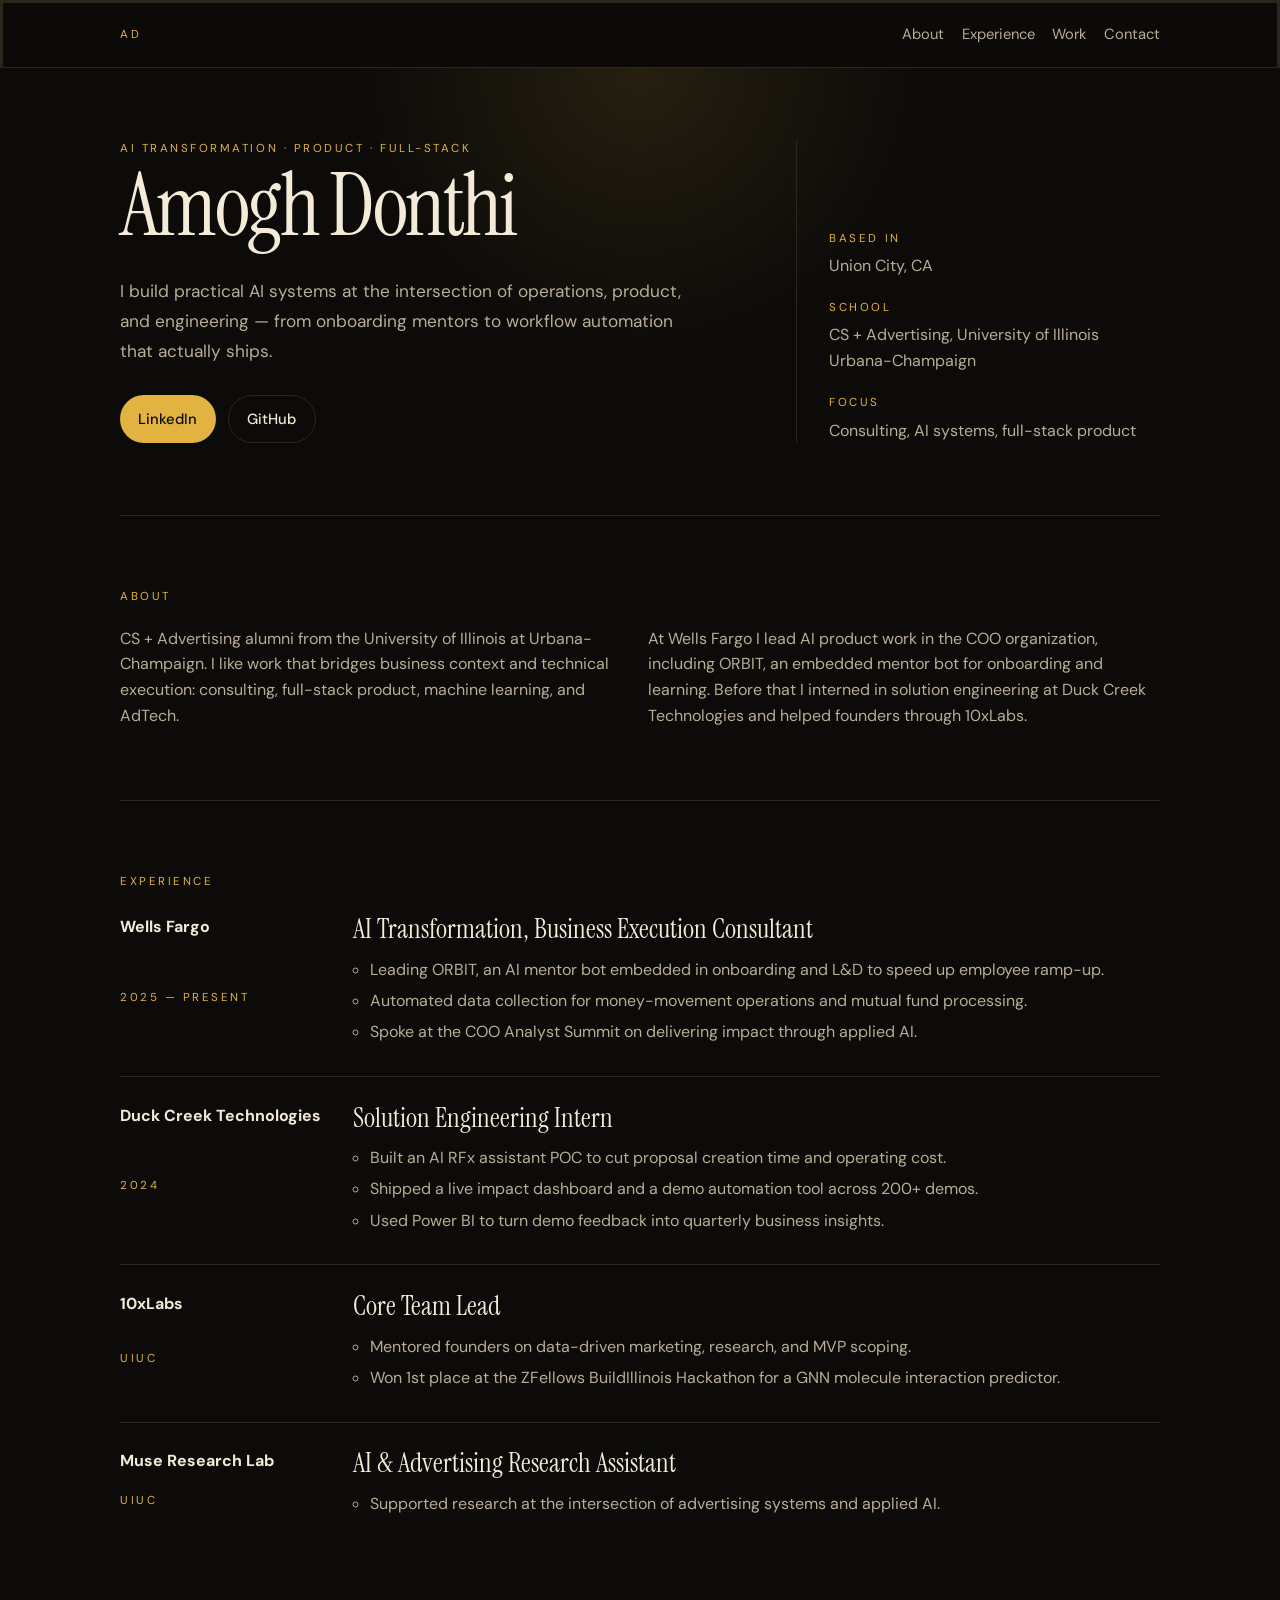
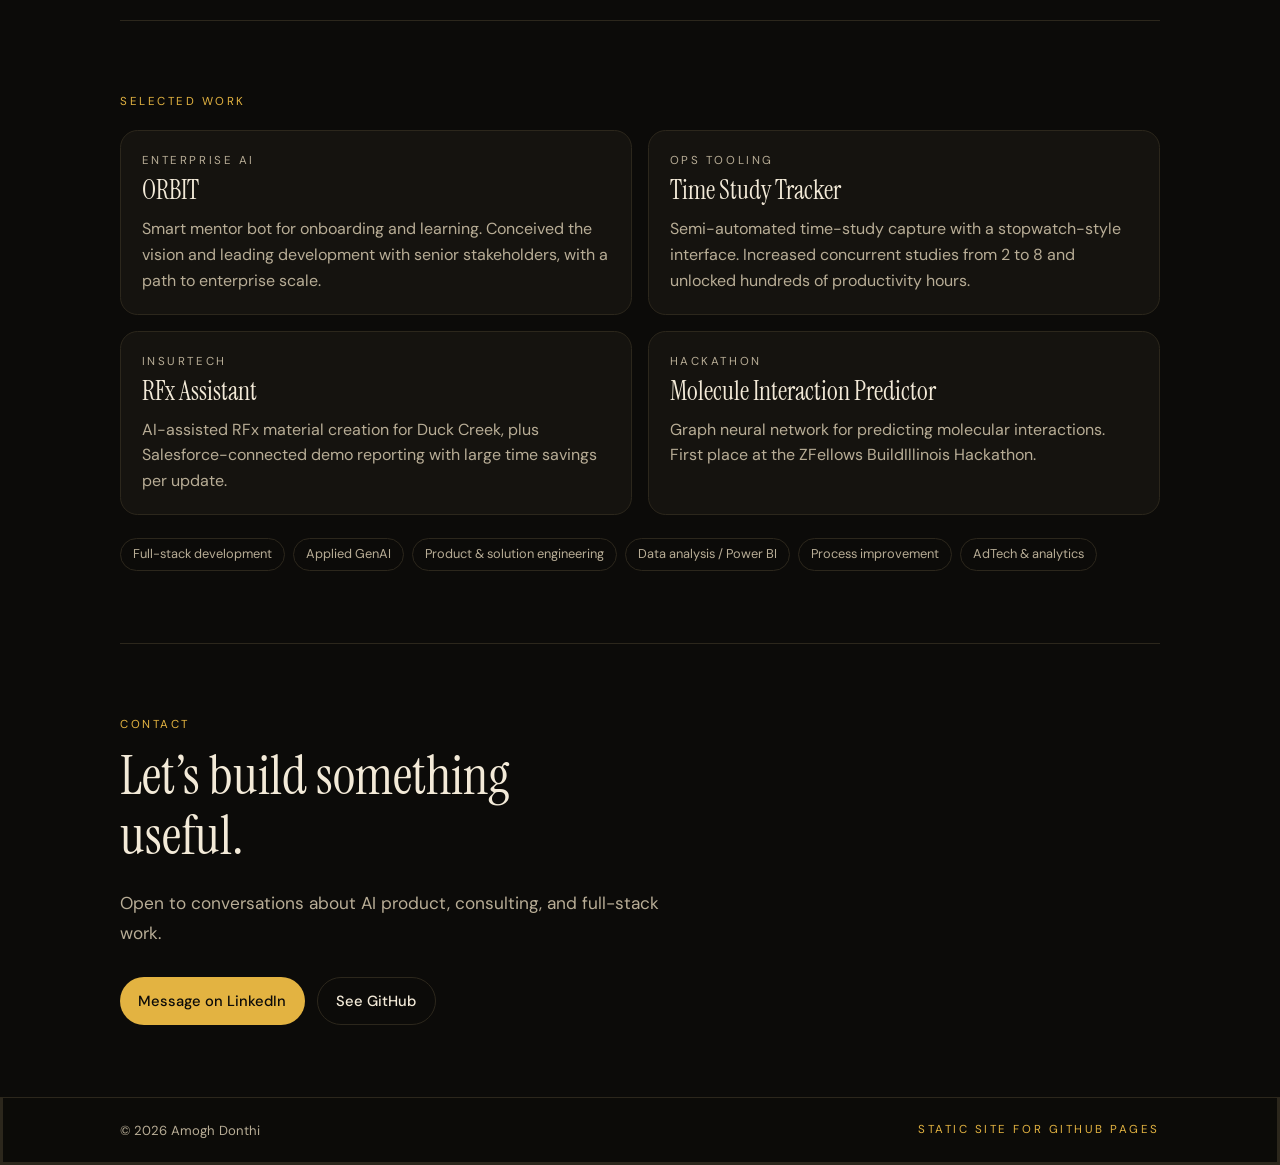
==== index.html @ dc2f0032 "Add a static GitHub Pages portfolio for Amogh Donthi. Co-authored-by: Cursor <cursoragent@cursor.com" ====
<!DOCTYPE html>
<html lang="en">
  <head>
    <meta charset="utf-8" />
    <meta name="viewport" content="width=device-width, initial-scale=1" />
    <title>Amogh Donthi — Portfolio</title>
    <meta
      name="description"
      content="Portfolio of Amogh Donthi: AI transformation, product, and full-stack work."
    />
    <link rel="preconnect" href="https://fonts.googleapis.com" />
    <link rel="preconnect" href="https://fonts.gstatic.com" crossorigin />
    <link
      href="https://fonts.googleapis.com/css2?family=DM+Sans:ital,opsz,wght@0,9..40,400;0,9..40,500;0,9..40,600;1,9..40,400&family=Instrument+Serif:ital@0;1&display=swap"
      rel="stylesheet"
    />
    <link rel="stylesheet" href="styles.css" />
  </head>
  <body>
    <header class="site-header">
      <div class="wrap bar">
        <a class="logo" href="#top">AD</a>
        <nav>
          <a href="#about">About</a>
          <a href="#experience">Experience</a>
          <a href="#work">Work</a>
          <a href="#contact">Contact</a>
        </nav>
      </div>
    </header>

    <main id="top" class="wrap">
      <section class="hero">
        <div>
          <p class="eyebrow">AI Transformation · Product · Full-Stack</p>
          <h1>Amogh Donthi</h1>
          <p class="lede">
            I build practical AI systems at the intersection of operations, product, and
            engineering — from onboarding mentors to workflow automation that actually ships.
          </p>
          <div class="actions">
            <a class="btn primary" href="https://www.linkedin.com/in/amogh-donthi" target="_blank" rel="noopener noreferrer">LinkedIn</a>
            <a class="btn ghost" href="https://github.com/amoghd3" target="_blank" rel="noopener noreferrer">GitHub</a>
          </div>
        </div>
        <aside class="meta">
          <div>
            <p class="eyebrow">Based in</p>
            <p>Union City, CA</p>
          </div>
          <div>
            <p class="eyebrow">School</p>
            <p>CS + Advertising, University of Illinois Urbana-Champaign</p>
          </div>
          <div>
            <p class="eyebrow">Focus</p>
            <p>Consulting, AI systems, full-stack product</p>
          </div>
        </aside>
      </section>

      <section id="about">
        <p class="eyebrow">About</p>
        <div class="about-grid">
          <p>
            CS + Advertising alumni from the University of Illinois at Urbana-Champaign. I like
            work that bridges business context and technical execution: consulting, full-stack
            product, machine learning, and AdTech.
          </p>
          <p>
            At Wells Fargo I lead AI product work in the COO organization, including ORBIT, an
            embedded mentor bot for onboarding and learning. Before that I interned in solution
            engineering at Duck Creek Technologies and helped founders through 10xLabs.
          </p>
        </div>
      </section>

      <section id="experience">
        <p class="eyebrow">Experience</p>
        <ol class="jobs">
          <li>
            <div class="job-org">
              <strong>Wells Fargo</strong>
              <span class="eyebrow">2025 — Present</span>
            </div>
            <div>
              <h2>AI Transformation, Business Execution Consultant</h2>
              <ul>
                <li>Leading ORBIT, an AI mentor bot embedded in onboarding and L&amp;D to speed up employee ramp-up.</li>
                <li>Automated data collection for money-movement operations and mutual fund processing.</li>
                <li>Spoke at the COO Analyst Summit on delivering impact through applied AI.</li>
              </ul>
            </div>
          </li>
          <li>
            <div class="job-org">
              <strong>Duck Creek Technologies</strong>
              <span class="eyebrow">2024</span>
            </div>
            <div>
              <h2>Solution Engineering Intern</h2>
              <ul>
                <li>Built an AI RFx assistant POC to cut proposal creation time and operating cost.</li>
                <li>Shipped a live impact dashboard and a demo automation tool across 200+ demos.</li>
                <li>Used Power BI to turn demo feedback into quarterly business insights.</li>
              </ul>
            </div>
          </li>
          <li>
            <div class="job-org">
              <strong>10xLabs</strong>
              <span class="eyebrow">UIUC</span>
            </div>
            <div>
              <h2>Core Team Lead</h2>
              <ul>
                <li>Mentored founders on data-driven marketing, research, and MVP scoping.</li>
                <li>Won 1st place at the ZFellows BuildIllinois Hackathon for a GNN molecule interaction predictor.</li>
              </ul>
            </div>
          </li>
          <li>
            <div class="job-org">
              <strong>Muse Research Lab</strong>
              <span class="eyebrow">UIUC</span>
            </div>
            <div>
              <h2>AI &amp; Advertising Research Assistant</h2>
              <ul>
                <li>Supported research at the intersection of advertising systems and applied AI.</li>
              </ul>
            </div>
          </li>
        </ol>
      </section>

      <section id="work">
        <p class="eyebrow">Selected work</p>
        <div class="cards">
          <article>
            <p class="eyebrow">Enterprise AI</p>
            <h3>ORBIT</h3>
            <p>Smart mentor bot for onboarding and learning. Conceived the vision and leading development with senior stakeholders, with a path to enterprise scale.</p>
          </article>
          <article>
            <p class="eyebrow">Ops tooling</p>
            <h3>Time Study Tracker</h3>
            <p>Semi-automated time-study capture with a stopwatch-style interface. Increased concurrent studies from 2 to 8 and unlocked hundreds of productivity hours.</p>
          </article>
          <article>
            <p class="eyebrow">Insurtech</p>
            <h3>RFx Assistant</h3>
            <p>AI-assisted RFx material creation for Duck Creek, plus Salesforce-connected demo reporting with large time savings per update.</p>
          </article>
          <article>
            <p class="eyebrow">Hackathon</p>
            <h3>Molecule Interaction Predictor</h3>
            <p>Graph neural network for predicting molecular interactions. First place at the ZFellows BuildIllinois Hackathon.</p>
          </article>
        </div>
        <ul class="skills">
          <li>Full-stack development</li>
          <li>Applied GenAI</li>
          <li>Product &amp; solution engineering</li>
          <li>Data analysis / Power BI</li>
          <li>Process improvement</li>
          <li>AdTech &amp; analytics</li>
        </ul>
      </section>

      <section id="contact" class="contact">
        <p class="eyebrow">Contact</p>
        <h2>Let’s build something useful.</h2>
        <p class="lede">Open to conversations about AI product, consulting, and full-stack work.</p>
        <div class="actions">
          <a class="btn primary" href="https://www.linkedin.com/in/amogh-donthi" target="_blank" rel="noopener noreferrer">Message on LinkedIn</a>
          <a class="btn ghost" href="https://github.com/amoghd3" target="_blank" rel="noopener noreferrer">See GitHub</a>
        </div>
      </section>
    </main>

    <footer>
      <div class="wrap bar">
        <span>© 2026 Amogh Donthi</span>
        <span class="eyebrow">Static site for GitHub Pages</span>
      </div>
    </footer>
  </body>
</html>
---- styles.css ----
:root {
  --bg: #0c0b09;
  --fg: #f3ead8;
  --muted: #b8ad96;
  --accent: #e3b341;
  --accent-soft: #f0d48a;
  --line: #2c271c;
  --card: #15130f;
}

* {
  box-sizing: border-box;
}

html {
  scroll-behavior: smooth;
}

body {
  margin: 0;
  background: var(--bg);
  color: var(--fg);
  font-family: "DM Sans", Arial, sans-serif;
  line-height: 1.6;
}

h1,
h2,
h3 {
  font-family: "Instrument Serif", Georgia, serif;
  font-weight: 400;
  line-height: 1.1;
  margin: 0;
}

h1 {
  font-size: clamp(3.2rem, 8vw, 5.4rem);
  letter-spacing: -0.03em;
}

h2 {
  font-size: 1.7rem;
}

h3 {
  font-size: 1.6rem;
  margin: 0.4rem 0 0.7rem;
}

a {
  color: inherit;
  text-decoration: none;
}

p {
  margin: 0;
}

.wrap {
  width: min(1040px, calc(100% - 2.4rem));
  margin: 0 auto;
}

.site-header,
footer {
  border-color: var(--line);
  border-style: solid;
  background: rgba(12, 11, 9, 0.84);
}

.site-header {
  position: sticky;
  top: 0;
  z-index: 10;
  border-bottom-width: 1px;
  backdrop-filter: blur(12px);
}

footer {
  border-top-width: 1px;
  color: var(--muted);
  font-size: 0.82rem;
}

.bar {
  display: flex;
  align-items: center;
  justify-content: space-between;
  gap: 1rem;
  min-height: 64px;
}

.logo,
.eyebrow {
  font-size: 0.72rem;
  letter-spacing: 0.22em;
  text-transform: uppercase;
  color: var(--accent);
}

nav {
  display: flex;
  flex-wrap: wrap;
  gap: 1.1rem;
  color: var(--muted);
  font-size: 0.92rem;
}

nav a:hover,
.btn.ghost:hover,
article:hover {
  color: var(--fg);
}

.hero,
section {
  padding: 4.5rem 0;
  border-bottom: 1px solid var(--line);
  scroll-margin-top: 80px;
}

.hero {
  display: grid;
  gap: 2.5rem;
  background: radial-gradient(circle at top, rgba(227, 179, 65, 0.12), transparent 42%);
}

.lede {
  max-width: 36rem;
  margin-top: 1.4rem;
  color: var(--muted);
  font-size: 1.08rem;
  line-height: 1.75;
}

.actions {
  display: flex;
  flex-wrap: wrap;
  gap: 0.75rem;
  margin-top: 1.8rem;
}

.btn {
  display: inline-flex;
  align-items: center;
  justify-content: center;
  border-radius: 999px;
  padding: 0.7rem 1.15rem;
  font-size: 0.92rem;
  font-weight: 500;
}

.btn.primary {
  background: var(--accent);
  color: var(--bg);
}

.btn.primary:hover {
  background: var(--accent-soft);
}

.btn.ghost {
  border: 1px solid var(--line);
}

.meta {
  display: grid;
  gap: 1.3rem;
  align-content: end;
  color: var(--muted);
  padding-top: 1.4rem;
  border-top: 1px solid var(--line);
}

.meta .eyebrow {
  margin-bottom: 0.3rem;
}

.about-grid,
.cards {
  display: grid;
  gap: 1rem;
  margin-top: 1.2rem;
}

.about-grid p,
.cards p,
.jobs li ul {
  color: var(--muted);
}

.jobs {
  list-style: none;
  margin: 1.4rem 0 0;
  padding: 0;
}

.jobs > li {
  display: grid;
  gap: 0.8rem;
  padding: 1.6rem 0;
  border-top: 1px solid var(--line);
}

.jobs > li:first-child {
  border-top: 0;
  padding-top: 0;
}

.job-org {
  display: grid;
  gap: 0.35rem;
}

.jobs ul {
  margin: 0.8rem 0 0;
  padding-left: 1.1rem;
}

.jobs li ul li {
  margin-bottom: 0.35rem;
}

article {
  background: var(--card);
  border: 1px solid var(--line);
  border-radius: 1.1rem;
  padding: 1.3rem;
}

.skills {
  display: flex;
  flex-wrap: wrap;
  gap: 0.5rem;
  list-style: none;
  margin: 1.4rem 0 0;
  padding: 0;
}

.skills li {
  border: 1px solid var(--line);
  border-radius: 999px;
  padding: 0.35rem 0.75rem;
  color: var(--muted);
  font-size: 0.8rem;
}

.contact {
  border-bottom: 0;
}

.contact h2 {
  font-size: clamp(2.2rem, 6vw, 3.4rem);
  max-width: 16ch;
  margin: 0.7rem 0 0;
}

@media (min-width: 800px) {
  .hero,
  .jobs > li {
    grid-template-columns: 1.4fr 0.8fr;
  }

  .jobs > li {
    grid-template-columns: 220px 1fr;
  }

  .meta {
    border-top: 0;
    border-left: 1px solid var(--line);
    padding: 0 0 0 2rem;
  }

  .about-grid,
  .cards {
    grid-template-columns: 1fr 1fr;
  }
}
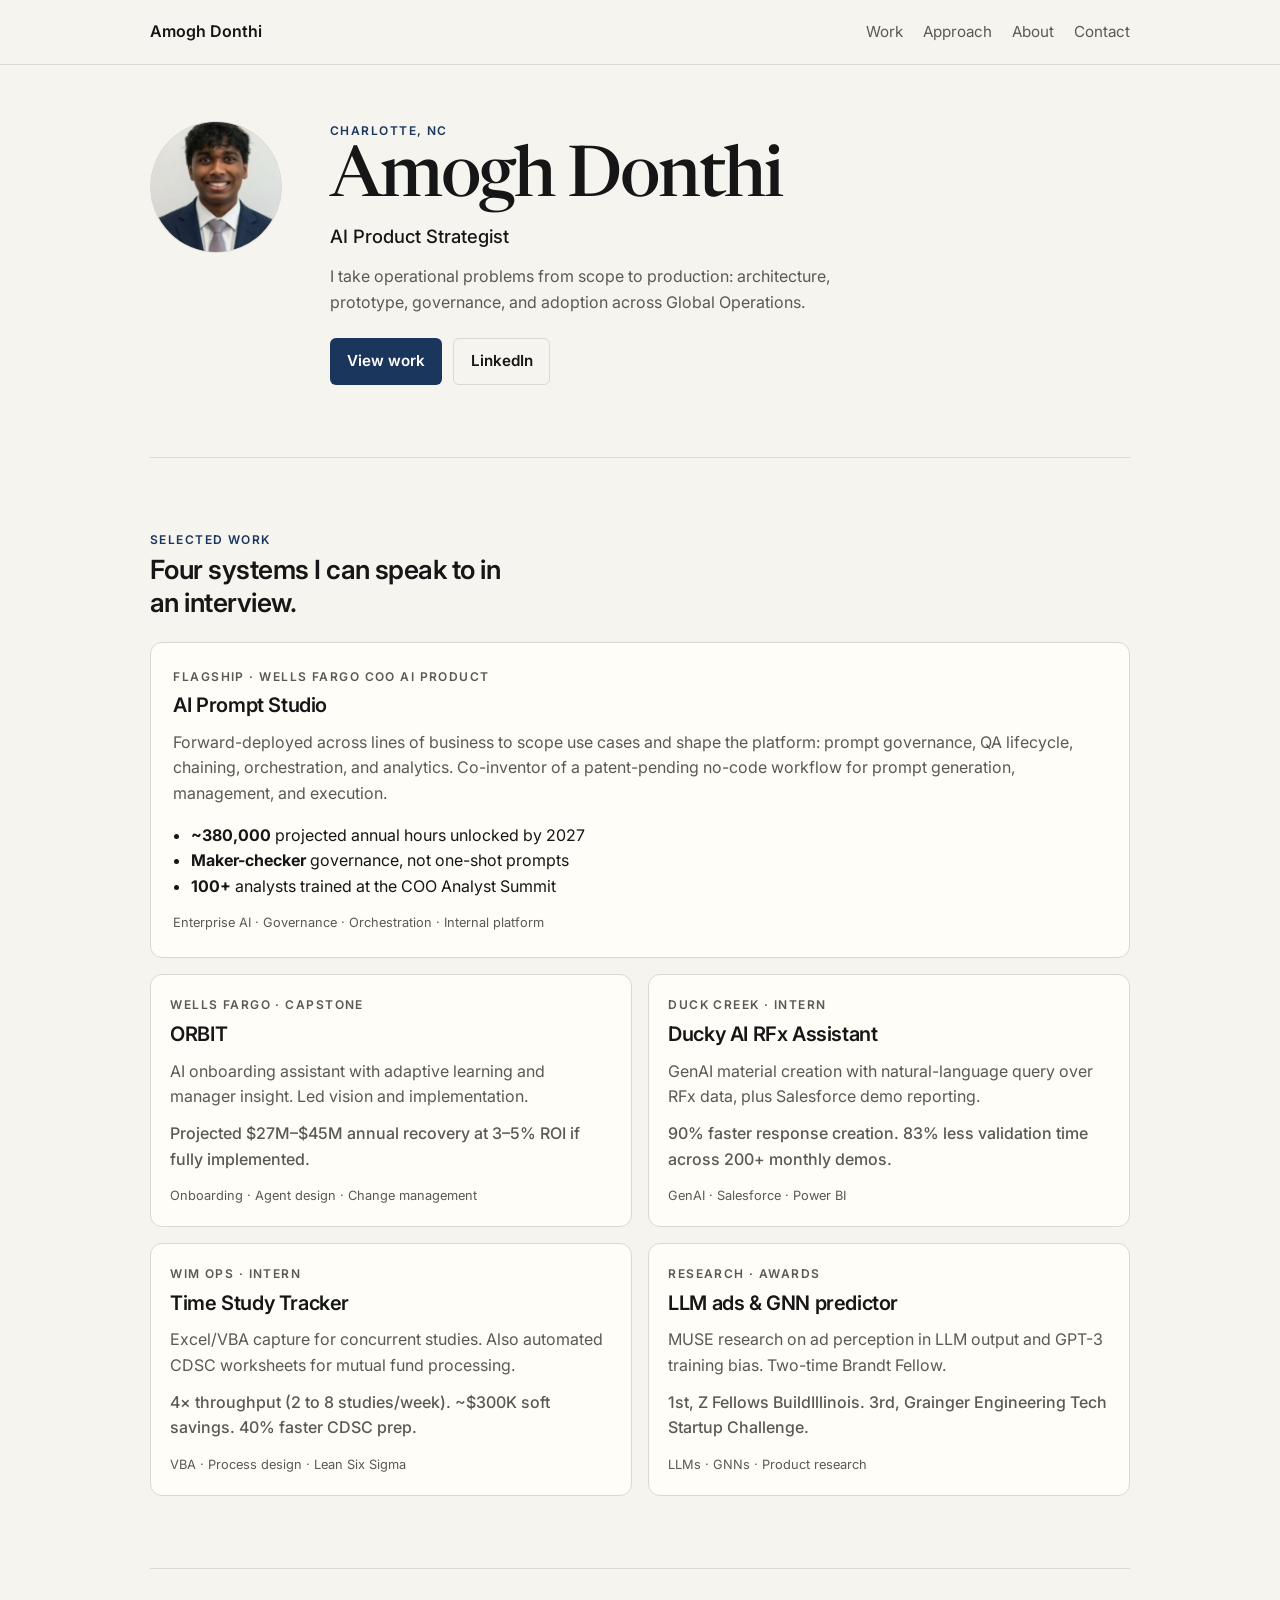
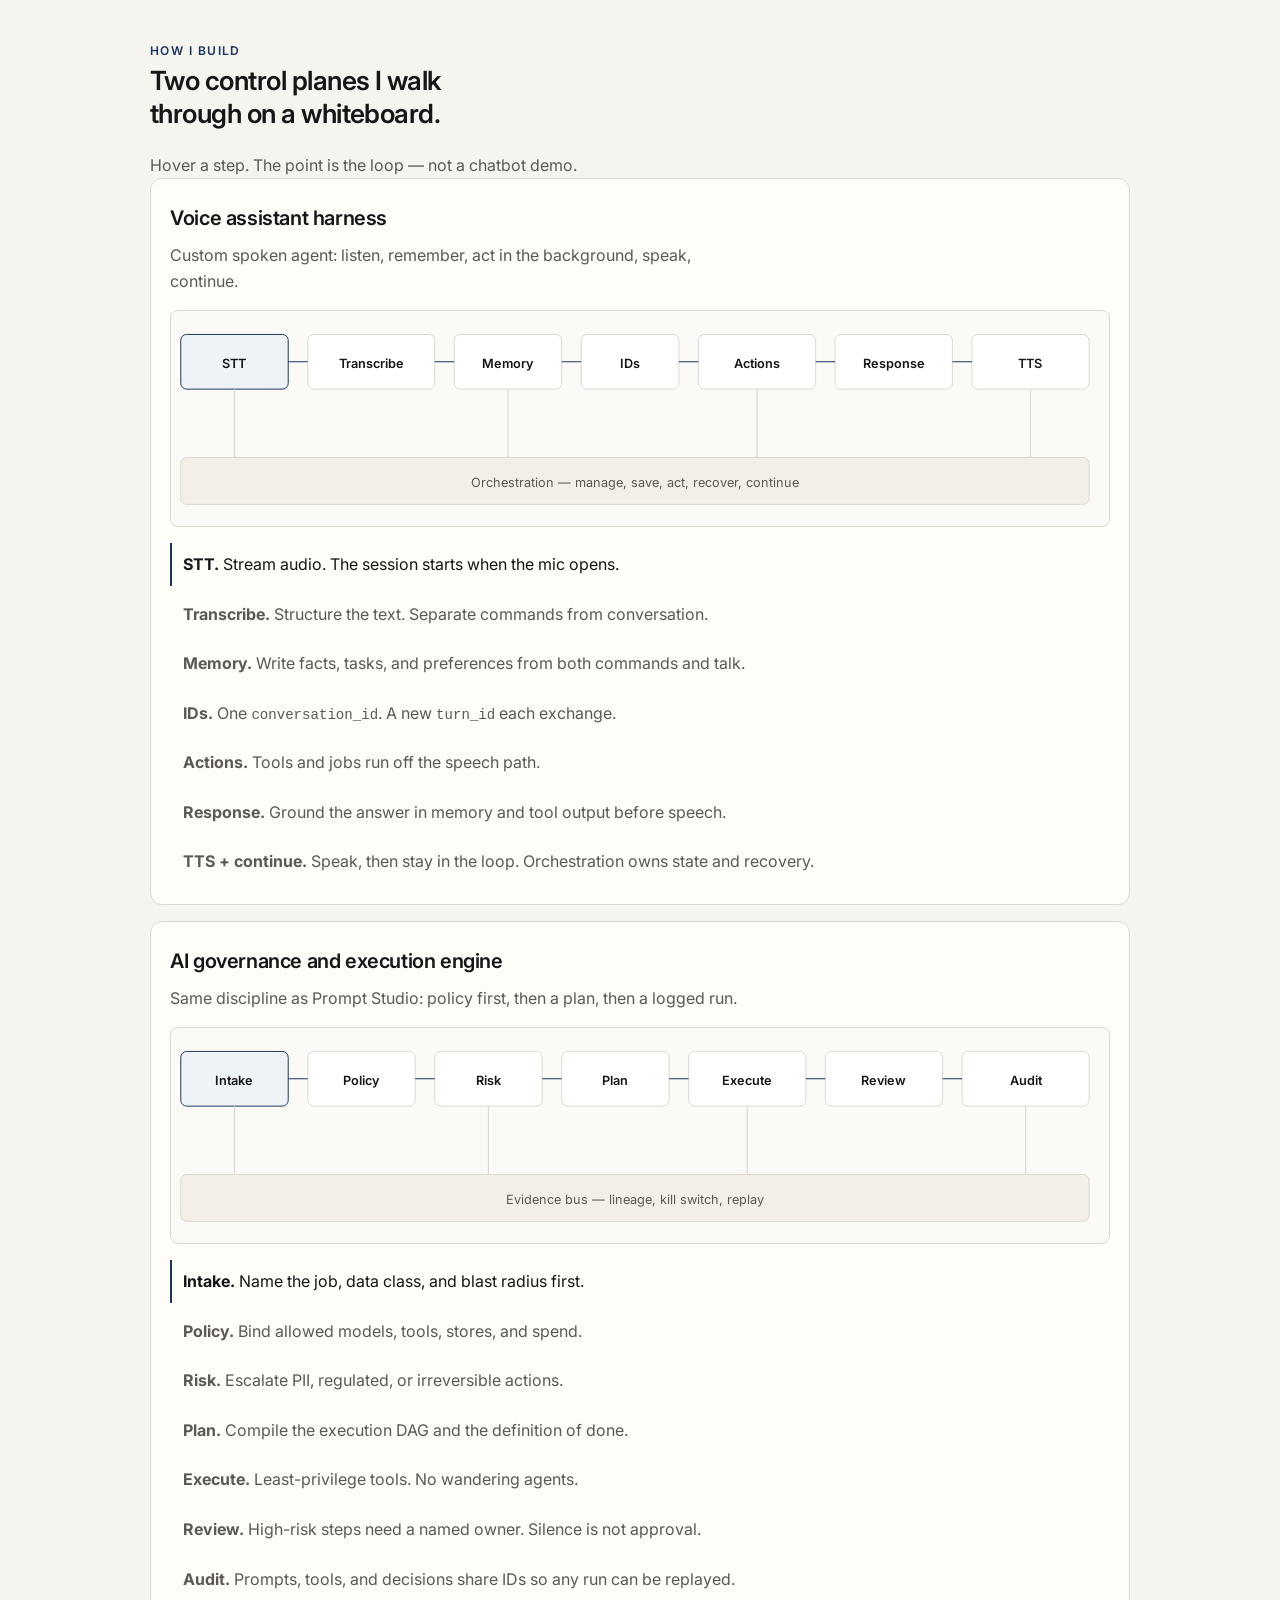
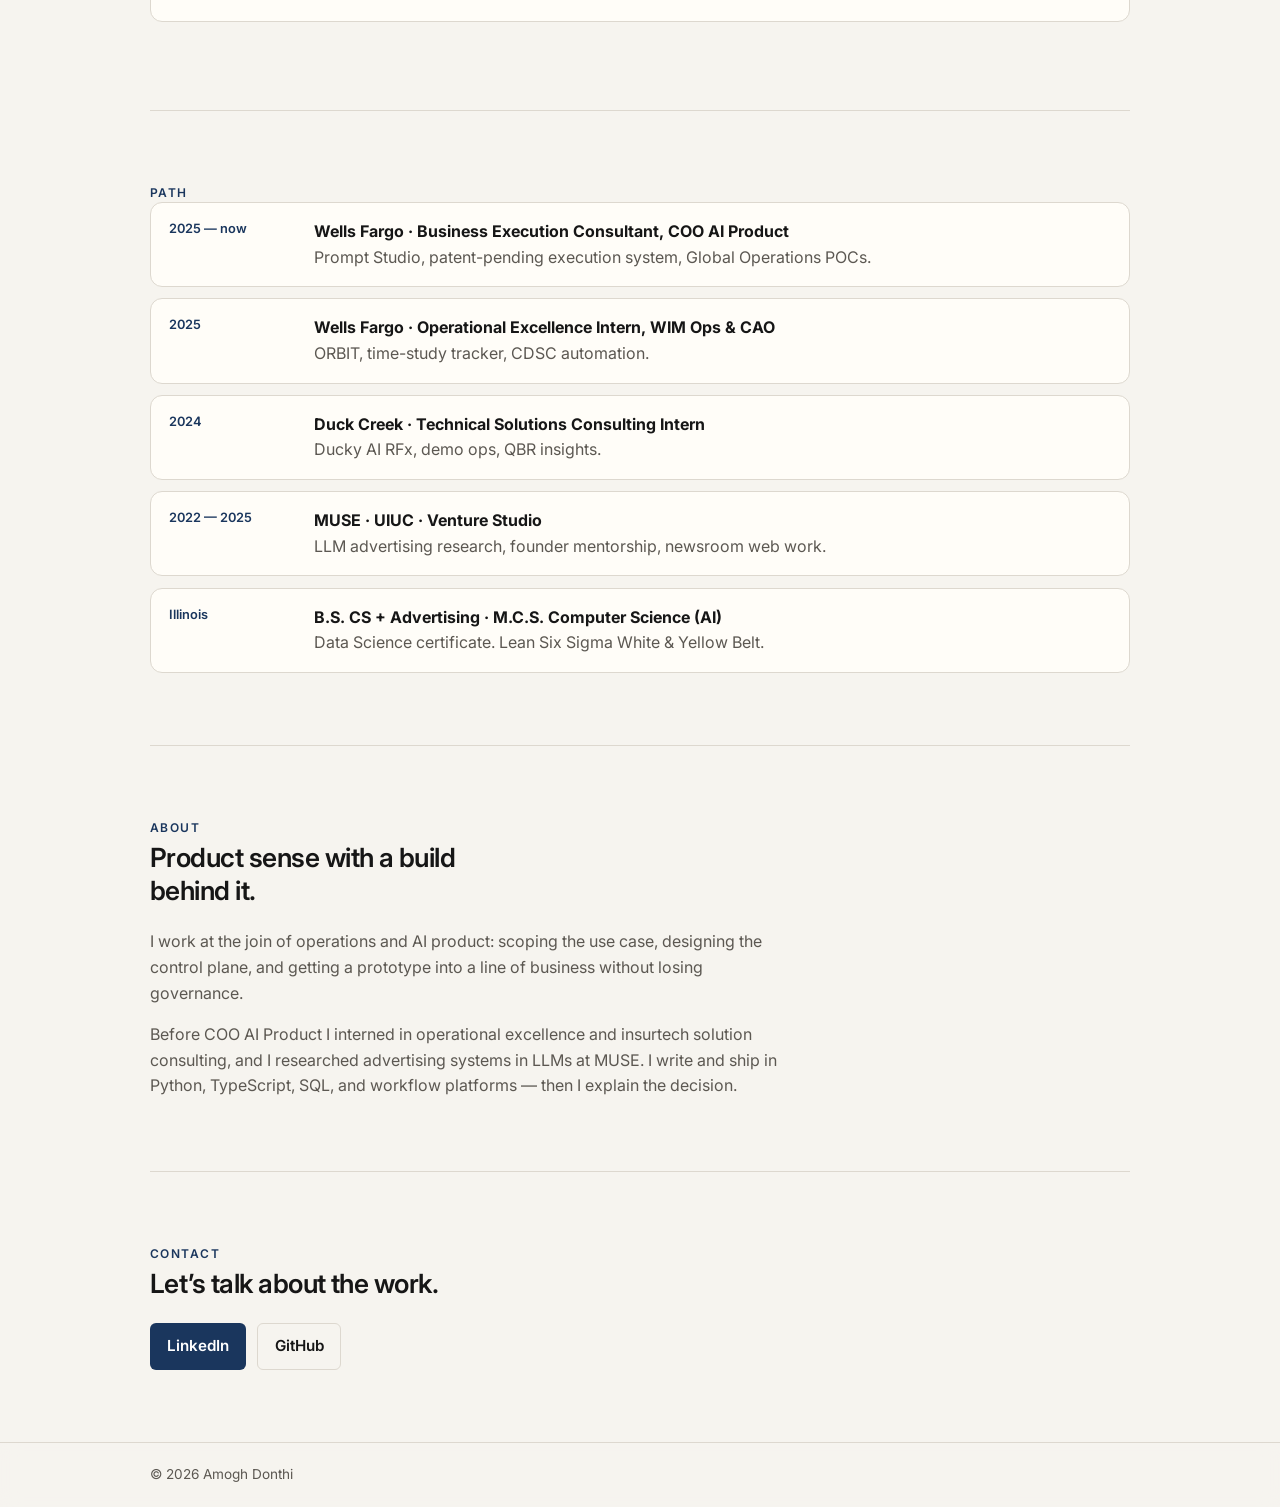
==== commit e05c8d86: "Refresh the portfolio into a clean, interview-ready site. Co-authored-by: Cursor <cursoragent@cursor" ====
--- a/index.html
+++ b/index.html
@@ -3,15 +3,15 @@
   <head>
     <meta charset="utf-8" />
     <meta name="viewport" content="width=device-width, initial-scale=1" />
-    <title>Amogh Donthi — Portfolio</title>
+    <title>Amogh Donthi — AI Product Strategist</title>
     <meta
       name="description"
-      content="Portfolio of Amogh Donthi: AI transformation, product, and full-stack work."
+      content="Amogh Donthi, AI Product Strategist. Operational AI systems, governed execution, and products that reach production."
     />
     <link rel="preconnect" href="https://fonts.googleapis.com" />
     <link rel="preconnect" href="https://fonts.gstatic.com" crossorigin />
     <link
-      href="https://fonts.googleapis.com/css2?family=DM+Sans:ital,opsz,wght@0,9..40,400;0,9..40,500;0,9..40,600;1,9..40,400&family=Instrument+Serif:ital@0;1&display=swap"
+      href="https://fonts.googleapis.com/css2?family=Inter:wght@400;500;600&family=Newsreader:opsz,wght@6..72,500&display=swap"
       rel="stylesheet"
     />
     <link rel="stylesheet" href="styles.css" />
@@ -19,162 +19,219 @@
   <body>
     <header class="site-header">
       <div class="wrap bar">
-        <a class="logo" href="#top">AD</a>
+        <a class="logo" href="#top">Amogh Donthi</a>
         <nav>
+          <a href="#work">Work</a>
+          <a href="#approach">Approach</a>
           <a href="#about">About</a>
-          <a href="#experience">Experience</a>
-          <a href="#work">Work</a>
           <a href="#contact">Contact</a>
         </nav>
       </div>
     </header>
 
-    <main id="top" class="wrap">
-      <section class="hero">
+    <main id="top">
+      <section class="hero wrap">
+        <div class="portrait-frame">
+          <img class="portrait" src="assets/amogh.png" alt="Amogh Donthi" width="560" height="560" />
+        </div>
         <div>
-          <p class="eyebrow">AI Transformation · Product · Full-Stack</p>
+          <p class="kicker">Charlotte, NC</p>
           <h1>Amogh Donthi</h1>
+          <p class="role">AI Product Strategist</p>
           <p class="lede">
-            I build practical AI systems at the intersection of operations, product, and
-            engineering — from onboarding mentors to workflow automation that actually ships.
+            I take operational problems from scope to production: architecture, prototype,
+            governance, and adoption across Global Operations.
           </p>
           <div class="actions">
-            <a class="btn primary" href="https://www.linkedin.com/in/amogh-donthi" target="_blank" rel="noopener noreferrer">LinkedIn</a>
-            <a class="btn ghost" href="https://github.com/amoghd3" target="_blank" rel="noopener noreferrer">GitHub</a>
+            <a class="btn primary" href="#work">View work</a>
+            <a class="btn ghost" href="https://www.linkedin.com/in/amogh-donthi" target="_blank" rel="noopener noreferrer">LinkedIn</a>
           </div>
         </div>
-        <aside class="meta">
-          <div>
-            <p class="eyebrow">Based in</p>
-            <p>Union City, CA</p>
+      </section>
+
+      <section id="work" class="wrap">
+        <p class="kicker">Selected work</p>
+        <h2>Four systems I can speak to in an interview.</h2>
+
+        <article class="feature">
+          <p class="kicker">Flagship · Wells Fargo COO AI Product</p>
+          <h3>AI Prompt Studio</h3>
+          <p>
+            Forward-deployed across lines of business to scope use cases and shape the platform:
+            prompt governance, QA lifecycle, chaining, orchestration, and analytics. Co-inventor
+            of a patent-pending no-code workflow for prompt generation, management, and execution.
+          </p>
+          <ul class="metrics">
+            <li><strong>~380,000</strong> projected annual hours unlocked by 2027</li>
+            <li><strong>Maker-checker</strong> governance, not one-shot prompts</li>
+            <li><strong>100+</strong> analysts trained at the COO Analyst Summit</li>
+          </ul>
+          <p class="tags">Enterprise AI · Governance · Orchestration · Internal platform</p>
+        </article>
+
+        <div class="grid">
+          <article>
+            <p class="kicker">Wells Fargo · Capstone</p>
+            <h3>ORBIT</h3>
+            <p>AI onboarding assistant with adaptive learning and manager insight. Led vision and implementation.</p>
+            <p class="result">Projected $27M–$45M annual recovery at 3–5% ROI if fully implemented.</p>
+            <p class="tags">Onboarding · Agent design · Change management</p>
+          </article>
+          <article>
+            <p class="kicker">Duck Creek · Intern</p>
+            <h3>Ducky AI RFx Assistant</h3>
+            <p>GenAI material creation with natural-language query over RFx data, plus Salesforce demo reporting.</p>
+            <p class="result">90% faster response creation. 83% less validation time across 200+ monthly demos.</p>
+            <p class="tags">GenAI · Salesforce · Power BI</p>
+          </article>
+          <article>
+            <p class="kicker">WIM Ops · Intern</p>
+            <h3>Time Study Tracker</h3>
+            <p>Excel/VBA capture for concurrent studies. Also automated CDSC worksheets for mutual fund processing.</p>
+            <p class="result">4× throughput (2 to 8 studies/week). ~$300K soft savings. 40% faster CDSC prep.</p>
+            <p class="tags">VBA · Process design · Lean Six Sigma</p>
+          </article>
+          <article>
+            <p class="kicker">Research · Awards</p>
+            <h3>LLM ads &amp; GNN predictor</h3>
+            <p>MUSE research on ad perception in LLM output and GPT-3 training bias. Two-time Brandt Fellow.</p>
+            <p class="result">1st, Z Fellows BuildIllinois. 3rd, Grainger Engineering Tech Startup Challenge.</p>
+            <p class="tags">LLMs · GNNs · Product research</p>
+          </article>
+        </div>
+      </section>
+
+      <section id="approach" class="wrap">
+        <p class="kicker">How I build</p>
+        <h2>Two control planes I walk through on a whiteboard.</h2>
+        <p class="lede">
+          Hover a step. The point is the loop — not a chatbot demo.
+        </p>
+
+        <article class="system" data-system="voice">
+          <h3>Voice assistant harness</h3>
+          <p class="lede">Custom spoken agent: listen, remember, act in the background, speak, continue.</p>
+          <div class="diagram-shell">
+            <svg class="diagram" viewBox="0 0 960 220" role="img" aria-labelledby="voice-title">
+              <title id="voice-title">Voice assistant harness</title>
+              <g class="node is-on" data-step="stt" transform="translate(10,24)"><rect width="110" height="56" rx="6" /><text x="55" y="34">STT</text></g>
+              <g class="node" data-step="transcribe" transform="translate(140,24)"><rect width="130" height="56" rx="6" /><text x="65" y="34">Transcribe</text></g>
+              <g class="node" data-step="memory" transform="translate(290,24)"><rect width="110" height="56" rx="6" /><text x="55" y="34">Memory</text></g>
+              <g class="node" data-step="ids" transform="translate(420,24)"><rect width="100" height="56" rx="6" /><text x="50" y="34">IDs</text></g>
+              <g class="node" data-step="actions" transform="translate(540,24)"><rect width="120" height="56" rx="6" /><text x="60" y="34">Actions</text></g>
+              <g class="node" data-step="response" transform="translate(680,24)"><rect width="120" height="56" rx="6" /><text x="60" y="34">Response</text></g>
+              <g class="node" data-step="tts" transform="translate(820,24)"><rect width="120" height="56" rx="6" /><text x="60" y="34">TTS</text></g>
+              <path class="flow" d="M120 52 H140 M270 52 H290 M400 52 H420 M520 52 H540 M660 52 H680 M800 52 H820" />
+              <rect class="rail" x="10" y="150" width="930" height="48" rx="6" />
+              <text class="rail-label" x="475" y="180">Orchestration — manage, save, act, recover, continue</text>
+              <path class="flow drop" d="M65 80 V150 M345 80 V150 M600 80 V150 M880 80 V150" />
+            </svg>
           </div>
-          <div>
-            <p class="eyebrow">School</p>
-            <p>CS + Advertising, University of Illinois Urbana-Champaign</p>
+          <ol class="steps">
+            <li data-step="stt" class="is-on"><strong>STT.</strong> Stream audio. The session starts when the mic opens.</li>
+            <li data-step="transcribe"><strong>Transcribe.</strong> Structure the text. Separate commands from conversation.</li>
+            <li data-step="memory"><strong>Memory.</strong> Write facts, tasks, and preferences from both commands and talk.</li>
+            <li data-step="ids"><strong>IDs.</strong> One <code>conversation_id</code>. A new <code>turn_id</code> each exchange.</li>
+            <li data-step="actions"><strong>Actions.</strong> Tools and jobs run off the speech path.</li>
+            <li data-step="response"><strong>Response.</strong> Ground the answer in memory and tool output before speech.</li>
+            <li data-step="tts"><strong>TTS + continue.</strong> Speak, then stay in the loop. Orchestration owns state and recovery.</li>
+          </ol>
+        </article>
+
+        <article class="system" data-system="gov">
+          <h3>AI governance and execution engine</h3>
+          <p class="lede">Same discipline as Prompt Studio: policy first, then a plan, then a logged run.</p>
+          <div class="diagram-shell">
+            <svg class="diagram" viewBox="0 0 960 220" role="img" aria-labelledby="gov-title">
+              <title id="gov-title">Governance and execution engine</title>
+              <g class="node is-on" data-step="intake" transform="translate(10,24)"><rect width="110" height="56" rx="6" /><text x="55" y="34">Intake</text></g>
+              <g class="node" data-step="policy" transform="translate(140,24)"><rect width="110" height="56" rx="6" /><text x="55" y="34">Policy</text></g>
+              <g class="node" data-step="risk" transform="translate(270,24)"><rect width="110" height="56" rx="6" /><text x="55" y="34">Risk</text></g>
+              <g class="node" data-step="plan" transform="translate(400,24)"><rect width="110" height="56" rx="6" /><text x="55" y="34">Plan</text></g>
+              <g class="node" data-step="run" transform="translate(530,24)"><rect width="120" height="56" rx="6" /><text x="60" y="34">Execute</text></g>
+              <g class="node" data-step="human" transform="translate(670,24)"><rect width="120" height="56" rx="6" /><text x="60" y="34">Review</text></g>
+              <g class="node" data-step="audit" transform="translate(810,24)"><rect width="130" height="56" rx="6" /><text x="65" y="34">Audit</text></g>
+              <path class="flow" d="M120 52 H140 M250 52 H270 M380 52 H400 M510 52 H530 M650 52 H670 M790 52 H810" />
+              <rect class="rail" x="10" y="150" width="930" height="48" rx="6" />
+              <text class="rail-label" x="475" y="180">Evidence bus — lineage, kill switch, replay</text>
+              <path class="flow drop" d="M65 80 V150 M325 80 V150 M590 80 V150 M875 80 V150" />
+            </svg>
           </div>
-          <div>
-            <p class="eyebrow">Focus</p>
-            <p>Consulting, AI systems, full-stack product</p>
-          </div>
-        </aside>
-      </section>
-
-      <section id="about">
-        <p class="eyebrow">About</p>
-        <div class="about-grid">
+          <ol class="steps">
+            <li data-step="intake" class="is-on"><strong>Intake.</strong> Name the job, data class, and blast radius first.</li>
+            <li data-step="policy"><strong>Policy.</strong> Bind allowed models, tools, stores, and spend.</li>
+            <li data-step="risk"><strong>Risk.</strong> Escalate PII, regulated, or irreversible actions.</li>
+            <li data-step="plan"><strong>Plan.</strong> Compile the execution DAG and the definition of done.</li>
+            <li data-step="run"><strong>Execute.</strong> Least-privilege tools. No wandering agents.</li>
+            <li data-step="human"><strong>Review.</strong> High-risk steps need a named owner. Silence is not approval.</li>
+            <li data-step="audit"><strong>Audit.</strong> Prompts, tools, and decisions share IDs so any run can be replayed.</li>
+          </ol>
+        </article>
+      </section>
+
+      <section id="path" class="wrap">
+        <p class="kicker">Path</p>
+        <ol class="timeline">
+          <li>
+            <span>2025 — now</span>
+            <div>
+              <strong>Wells Fargo · Business Execution Consultant, COO AI Product</strong>
+              <p>Prompt Studio, patent-pending execution system, Global Operations POCs.</p>
+            </div>
+          </li>
+          <li>
+            <span>2025</span>
+            <div>
+              <strong>Wells Fargo · Operational Excellence Intern, WIM Ops &amp; CAO</strong>
+              <p>ORBIT, time-study tracker, CDSC automation.</p>
+            </div>
+          </li>
+          <li>
+            <span>2024</span>
+            <div>
+              <strong>Duck Creek · Technical Solutions Consulting Intern</strong>
+              <p>Ducky AI RFx, demo ops, QBR insights.</p>
+            </div>
+          </li>
+          <li>
+            <span>2022 — 2025</span>
+            <div>
+              <strong>MUSE · UIUC · Venture Studio</strong>
+              <p>LLM advertising research, founder mentorship, newsroom web work.</p>
+            </div>
+          </li>
+          <li>
+            <span>Illinois</span>
+            <div>
+              <strong>B.S. CS + Advertising · M.C.S. Computer Science (AI)</strong>
+              <p>Data Science certificate. Lean Six Sigma White &amp; Yellow Belt.</p>
+            </div>
+          </li>
+        </ol>
+      </section>
+
+      <section id="about" class="wrap">
+        <p class="kicker">About</p>
+        <h2>Product sense with a build behind it.</h2>
+        <div class="about">
           <p>
-            CS + Advertising alumni from the University of Illinois at Urbana-Champaign. I like
-            work that bridges business context and technical execution: consulting, full-stack
-            product, machine learning, and AdTech.
+            I work at the join of operations and AI product: scoping the use case, designing the
+            control plane, and getting a prototype into a line of business without losing governance.
           </p>
           <p>
-            At Wells Fargo I lead AI product work in the COO organization, including ORBIT, an
-            embedded mentor bot for onboarding and learning. Before that I interned in solution
-            engineering at Duck Creek Technologies and helped founders through 10xLabs.
-          </p>
-        </div>
-      </section>
-
-      <section id="experience">
-        <p class="eyebrow">Experience</p>
-        <ol class="jobs">
-          <li>
-            <div class="job-org">
-              <strong>Wells Fargo</strong>
-              <span class="eyebrow">2025 — Present</span>
-            </div>
-            <div>
-              <h2>AI Transformation, Business Execution Consultant</h2>
-              <ul>
-                <li>Leading ORBIT, an AI mentor bot embedded in onboarding and L&amp;D to speed up employee ramp-up.</li>
-                <li>Automated data collection for money-movement operations and mutual fund processing.</li>
-                <li>Spoke at the COO Analyst Summit on delivering impact through applied AI.</li>
-              </ul>
-            </div>
-          </li>
-          <li>
-            <div class="job-org">
-              <strong>Duck Creek Technologies</strong>
-              <span class="eyebrow">2024</span>
-            </div>
-            <div>
-              <h2>Solution Engineering Intern</h2>
-              <ul>
-                <li>Built an AI RFx assistant POC to cut proposal creation time and operating cost.</li>
-                <li>Shipped a live impact dashboard and a demo automation tool across 200+ demos.</li>
-                <li>Used Power BI to turn demo feedback into quarterly business insights.</li>
-              </ul>
-            </div>
-          </li>
-          <li>
-            <div class="job-org">
-              <strong>10xLabs</strong>
-              <span class="eyebrow">UIUC</span>
-            </div>
-            <div>
-              <h2>Core Team Lead</h2>
-              <ul>
-                <li>Mentored founders on data-driven marketing, research, and MVP scoping.</li>
-                <li>Won 1st place at the ZFellows BuildIllinois Hackathon for a GNN molecule interaction predictor.</li>
-              </ul>
-            </div>
-          </li>
-          <li>
-            <div class="job-org">
-              <strong>Muse Research Lab</strong>
-              <span class="eyebrow">UIUC</span>
-            </div>
-            <div>
-              <h2>AI &amp; Advertising Research Assistant</h2>
-              <ul>
-                <li>Supported research at the intersection of advertising systems and applied AI.</li>
-              </ul>
-            </div>
-          </li>
-        </ol>
-      </section>
-
-      <section id="work">
-        <p class="eyebrow">Selected work</p>
-        <div class="cards">
-          <article>
-            <p class="eyebrow">Enterprise AI</p>
-            <h3>ORBIT</h3>
-            <p>Smart mentor bot for onboarding and learning. Conceived the vision and leading development with senior stakeholders, with a path to enterprise scale.</p>
-          </article>
-          <article>
-            <p class="eyebrow">Ops tooling</p>
-            <h3>Time Study Tracker</h3>
-            <p>Semi-automated time-study capture with a stopwatch-style interface. Increased concurrent studies from 2 to 8 and unlocked hundreds of productivity hours.</p>
-          </article>
-          <article>
-            <p class="eyebrow">Insurtech</p>
-            <h3>RFx Assistant</h3>
-            <p>AI-assisted RFx material creation for Duck Creek, plus Salesforce-connected demo reporting with large time savings per update.</p>
-          </article>
-          <article>
-            <p class="eyebrow">Hackathon</p>
-            <h3>Molecule Interaction Predictor</h3>
-            <p>Graph neural network for predicting molecular interactions. First place at the ZFellows BuildIllinois Hackathon.</p>
-          </article>
-        </div>
-        <ul class="skills">
-          <li>Full-stack development</li>
-          <li>Applied GenAI</li>
-          <li>Product &amp; solution engineering</li>
-          <li>Data analysis / Power BI</li>
-          <li>Process improvement</li>
-          <li>AdTech &amp; analytics</li>
-        </ul>
-      </section>
-
-      <section id="contact" class="contact">
-        <p class="eyebrow">Contact</p>
-        <h2>Let’s build something useful.</h2>
-        <p class="lede">Open to conversations about AI product, consulting, and full-stack work.</p>
+            Before COO AI Product I interned in operational excellence and insurtech solution
+            consulting, and I researched advertising systems in LLMs at MUSE. I write and ship in
+            Python, TypeScript, SQL, and workflow platforms — then I explain the decision.
+          </p>
+        </div>
+      </section>
+
+      <section id="contact" class="wrap contact">
+        <p class="kicker">Contact</p>
+        <h2>Let’s talk about the work.</h2>
         <div class="actions">
-          <a class="btn primary" href="https://www.linkedin.com/in/amogh-donthi" target="_blank" rel="noopener noreferrer">Message on LinkedIn</a>
-          <a class="btn ghost" href="https://github.com/amoghd3" target="_blank" rel="noopener noreferrer">See GitHub</a>
+          <a class="btn primary" href="https://www.linkedin.com/in/amogh-donthi" target="_blank" rel="noopener noreferrer">LinkedIn</a>
+          <a class="btn ghost" href="https://github.com/amoghd3" target="_blank" rel="noopener noreferrer">GitHub</a>
         </div>
       </section>
     </main>
@@ -182,8 +239,8 @@
     <footer>
       <div class="wrap bar">
         <span>© 2026 Amogh Donthi</span>
-        <span class="eyebrow">Static site for GitHub Pages</span>
       </div>
     </footer>
+    <script src="app.js"></script>
   </body>
 </html>
--- a/styles.css
+++ b/styles.css
@@ -1,11 +1,10 @@
 :root {
-  --bg: #0c0b09;
-  --fg: #f3ead8;
-  --muted: #b8ad96;
-  --accent: #e3b341;
-  --accent-soft: #f0d48a;
-  --line: #2c271c;
-  --card: #15130f;
+  --bg: #f6f4ef;
+  --fg: #161616;
+  --muted: #5c5852;
+  --line: #ddd8cf;
+  --card: #fffdf8;
+  --accent: #1a365d;
 }
 
 * {
@@ -20,31 +19,34 @@
   margin: 0;
   background: var(--bg);
   color: var(--fg);
-  font-family: "DM Sans", Arial, sans-serif;
+  font-family: Inter, system-ui, sans-serif;
   line-height: 1.6;
-}
-
-h1,
-h2,
+  font-size: 16px;
+}
+
+h1 {
+  font-family: Newsreader, Georgia, serif;
+  font-size: clamp(2.8rem, 7vw, 4.4rem);
+  font-weight: 500;
+  letter-spacing: -0.03em;
+  line-height: 1.05;
+  margin: 0.15rem 0 0.35rem;
+}
+
+h2 {
+  font-size: 1.65rem;
+  font-weight: 600;
+  letter-spacing: -0.02em;
+  line-height: 1.25;
+  margin: 0.25rem 0 1.4rem;
+  max-width: 22ch;
+}
+
 h3 {
-  font-family: "Instrument Serif", Georgia, serif;
-  font-weight: 400;
-  line-height: 1.1;
-  margin: 0;
-}
-
-h1 {
-  font-size: clamp(3.2rem, 8vw, 5.4rem);
-  letter-spacing: -0.03em;
-}
-
-h2 {
-  font-size: 1.7rem;
-}
-
-h3 {
-  font-size: 1.6rem;
-  margin: 0.4rem 0 0.7rem;
+  font-size: 1.25rem;
+  font-weight: 600;
+  letter-spacing: -0.02em;
+  margin: 0.2rem 0 0.55rem;
 }
 
 a {
@@ -56,223 +58,313 @@
   margin: 0;
 }
 
+code {
+  font-size: 0.88em;
+}
+
 .wrap {
-  width: min(1040px, calc(100% - 2.4rem));
+  width: min(980px, calc(100% - 2.4rem));
   margin: 0 auto;
 }
 
 .site-header,
 footer {
-  border-color: var(--line);
-  border-style: solid;
-  background: rgba(12, 11, 9, 0.84);
+  border-bottom: 1px solid var(--line);
+  background: rgba(246, 244, 239, 0.92);
+  backdrop-filter: blur(10px);
 }
 
 .site-header {
   position: sticky;
   top: 0;
   z-index: 10;
-  border-bottom-width: 1px;
-  backdrop-filter: blur(12px);
 }
 
 footer {
-  border-top-width: 1px;
-  color: var(--muted);
-  font-size: 0.82rem;
+  border-bottom: 0;
+  border-top: 1px solid var(--line);
+  color: var(--muted);
+  font-size: 0.85rem;
 }
 
 .bar {
   display: flex;
   align-items: center;
   justify-content: space-between;
+  min-height: 64px;
   gap: 1rem;
-  min-height: 64px;
-}
-
-.logo,
-.eyebrow {
-  font-size: 0.72rem;
-  letter-spacing: 0.22em;
-  text-transform: uppercase;
-  color: var(--accent);
+}
+
+.logo {
+  font-weight: 600;
 }
 
 nav {
   display: flex;
-  flex-wrap: wrap;
-  gap: 1.1rem;
-  color: var(--muted);
-  font-size: 0.92rem;
-}
-
-nav a:hover,
-.btn.ghost:hover,
-article:hover {
-  color: var(--fg);
-}
-
-.hero,
+  gap: 1.25rem;
+  color: var(--muted);
+  font-size: 0.95rem;
+}
+
+nav a:hover {
+  color: var(--fg);
+}
+
 section {
   padding: 4.5rem 0;
   border-bottom: 1px solid var(--line);
-  scroll-margin-top: 80px;
-}
-
-.hero {
-  display: grid;
-  gap: 2.5rem;
-  background: radial-gradient(circle at top, rgba(227, 179, 65, 0.12), transparent 42%);
+  scroll-margin-top: 88px;
+}
+
+.kicker {
+  font-size: 0.75rem;
+  letter-spacing: 0.12em;
+  text-transform: uppercase;
+  color: var(--accent);
+  font-weight: 600;
+}
+
+.role {
+  font-size: 1.15rem;
+  font-weight: 500;
+  margin-bottom: 0.8rem;
+}
+
+.lede,
+.about p,
+.feature > p,
+.grid p,
+.timeline p,
+.system > .lede {
+  color: var(--muted);
 }
 
 .lede {
   max-width: 36rem;
-  margin-top: 1.4rem;
-  color: var(--muted);
-  font-size: 1.08rem;
-  line-height: 1.75;
+}
+
+.hero {
+  display: grid;
+  gap: 1.6rem;
+  align-items: start;
+  padding-top: 3.5rem;
+}
+
+.portrait-frame {
+  width: 132px;
+  height: 132px;
+  border-radius: 50%;
+  border: 1px solid var(--line);
+  overflow: hidden;
+  background: #ece8e0;
+  flex-shrink: 0;
+}
+
+.portrait {
+  width: 100%;
+  height: 100%;
+  object-fit: cover;
+  object-position: 50% 22%;
+  display: block;
 }
 
 .actions {
   display: flex;
   flex-wrap: wrap;
-  gap: 0.75rem;
-  margin-top: 1.8rem;
+  gap: 0.7rem;
+  margin-top: 1.4rem;
 }
 
 .btn {
   display: inline-flex;
   align-items: center;
-  justify-content: center;
-  border-radius: 999px;
-  padding: 0.7rem 1.15rem;
-  font-size: 0.92rem;
-  font-weight: 500;
+  padding: 0.65rem 1.05rem;
+  border-radius: 6px;
+  font-weight: 600;
+  font-size: 0.95rem;
 }
 
 .btn.primary {
   background: var(--accent);
-  color: var(--bg);
-}
-
-.btn.primary:hover {
-  background: var(--accent-soft);
+  color: #fff;
 }
 
 .btn.ghost {
   border: 1px solid var(--line);
 }
 
-.meta {
-  display: grid;
-  gap: 1.3rem;
-  align-content: end;
-  color: var(--muted);
-  padding-top: 1.4rem;
-  border-top: 1px solid var(--line);
-}
-
-.meta .eyebrow {
-  margin-bottom: 0.3rem;
-}
-
-.about-grid,
-.cards {
-  display: grid;
-  gap: 1rem;
-  margin-top: 1.2rem;
-}
-
-.about-grid p,
-.cards p,
-.jobs li ul {
-  color: var(--muted);
-}
-
-.jobs {
-  list-style: none;
-  margin: 1.4rem 0 0;
-  padding: 0;
-}
-
-.jobs > li {
-  display: grid;
-  gap: 0.8rem;
-  padding: 1.6rem 0;
-  border-top: 1px solid var(--line);
-}
-
-.jobs > li:first-child {
-  border-top: 0;
-  padding-top: 0;
-}
-
-.job-org {
-  display: grid;
-  gap: 0.35rem;
-}
-
-.jobs ul {
-  margin: 0.8rem 0 0;
-  padding-left: 1.1rem;
-}
-
-.jobs li ul li {
-  margin-bottom: 0.35rem;
-}
-
-article {
+.btn.ghost:hover {
+  border-color: var(--fg);
+}
+
+.feature,
+.grid article,
+.system,
+.timeline li {
   background: var(--card);
   border: 1px solid var(--line);
-  border-radius: 1.1rem;
-  padding: 1.3rem;
-}
-
-.skills {
-  display: flex;
-  flex-wrap: wrap;
-  gap: 0.5rem;
+  border-radius: 12px;
+}
+
+.feature {
+  padding: 1.5rem 1.4rem;
+  margin-bottom: 1rem;
+}
+
+.metrics {
+  margin: 1rem 0 0.8rem;
+  padding-left: 1.1rem;
+  color: var(--fg);
+}
+
+.grid {
+  display: grid;
+  gap: 1rem;
+}
+
+.grid article,
+.system {
+  padding: 1.25rem 1.2rem;
+}
+
+.result {
+  margin-top: 0.7rem;
+  color: var(--fg);
+  font-weight: 500;
+}
+
+.tags {
+  margin-top: 0.85rem;
+  font-size: 0.8rem;
+  color: var(--muted);
+}
+
+.system {
+  margin-bottom: 1rem;
+}
+
+.diagram-shell {
+  margin: 1rem 0;
+  overflow-x: auto;
+  border: 1px solid var(--line);
+  border-radius: 8px;
+  background: #fbfaf6;
+}
+
+.diagram {
+  display: block;
+  min-width: 900px;
+  width: 100%;
+}
+
+.diagram .node {
+  cursor: pointer;
+}
+
+.diagram .node rect {
+  fill: #fff;
+  stroke: var(--line);
+}
+
+.diagram .node text {
+  fill: var(--fg);
+  font-family: Inter, sans-serif;
+  font-size: 13px;
+  font-weight: 600;
+  text-anchor: middle;
+}
+
+.diagram .node.is-on rect {
+  stroke: var(--accent);
+  fill: #eef3f8;
+}
+
+.flow {
+  fill: none;
+  stroke: var(--accent);
+  stroke-width: 1.2;
+}
+
+.flow.drop {
+  stroke: var(--line);
+}
+
+.rail {
+  fill: #f3efe6;
+  stroke: var(--line);
+}
+
+.rail-label {
+  fill: var(--muted);
+  font-family: Inter, sans-serif;
+  font-size: 13px;
+  text-anchor: middle;
+}
+
+.steps {
   list-style: none;
-  margin: 1.4rem 0 0;
+  margin: 0;
   padding: 0;
-}
-
-.skills li {
-  border: 1px solid var(--line);
-  border-radius: 999px;
-  padding: 0.35rem 0.75rem;
-  color: var(--muted);
+  display: grid;
+  gap: 0.4rem;
+}
+
+.steps li {
+  padding: 0.55rem 0.15rem;
+  color: var(--muted);
+  cursor: pointer;
+  border-left: 2px solid transparent;
+  padding-left: 0.7rem;
+}
+
+.steps li.is-on {
+  color: var(--fg);
+  border-left-color: var(--accent);
+}
+
+.timeline {
+  list-style: none;
+  margin: 0;
+  padding: 0;
+  display: grid;
+  gap: 0.7rem;
+}
+
+.timeline li {
+  display: grid;
+  gap: 0.35rem;
+  padding: 1rem 1.1rem;
+}
+
+.timeline span {
+  color: var(--accent);
   font-size: 0.8rem;
+  font-weight: 600;
+}
+
+.about {
+  display: grid;
+  gap: 1rem;
+  max-width: 40rem;
 }
 
 .contact {
   border-bottom: 0;
 }
 
-.contact h2 {
-  font-size: clamp(2.2rem, 6vw, 3.4rem);
-  max-width: 16ch;
-  margin: 0.7rem 0 0;
-}
-
 @media (min-width: 800px) {
-  .hero,
-  .jobs > li {
-    grid-template-columns: 1.4fr 0.8fr;
+  .hero {
+    grid-template-columns: 132px 1fr;
+    gap: 3rem;
   }
 
-  .jobs > li {
-    grid-template-columns: 220px 1fr;
-  }
-
-  .meta {
-    border-top: 0;
-    border-left: 1px solid var(--line);
-    padding: 0 0 0 2rem;
-  }
-
-  .about-grid,
-  .cards {
+  .grid,
+  .timeline li {
     grid-template-columns: 1fr 1fr;
   }
-}
+
+  .timeline li {
+    grid-template-columns: 140px 1fr;
+    align-items: start;
+  }
+}
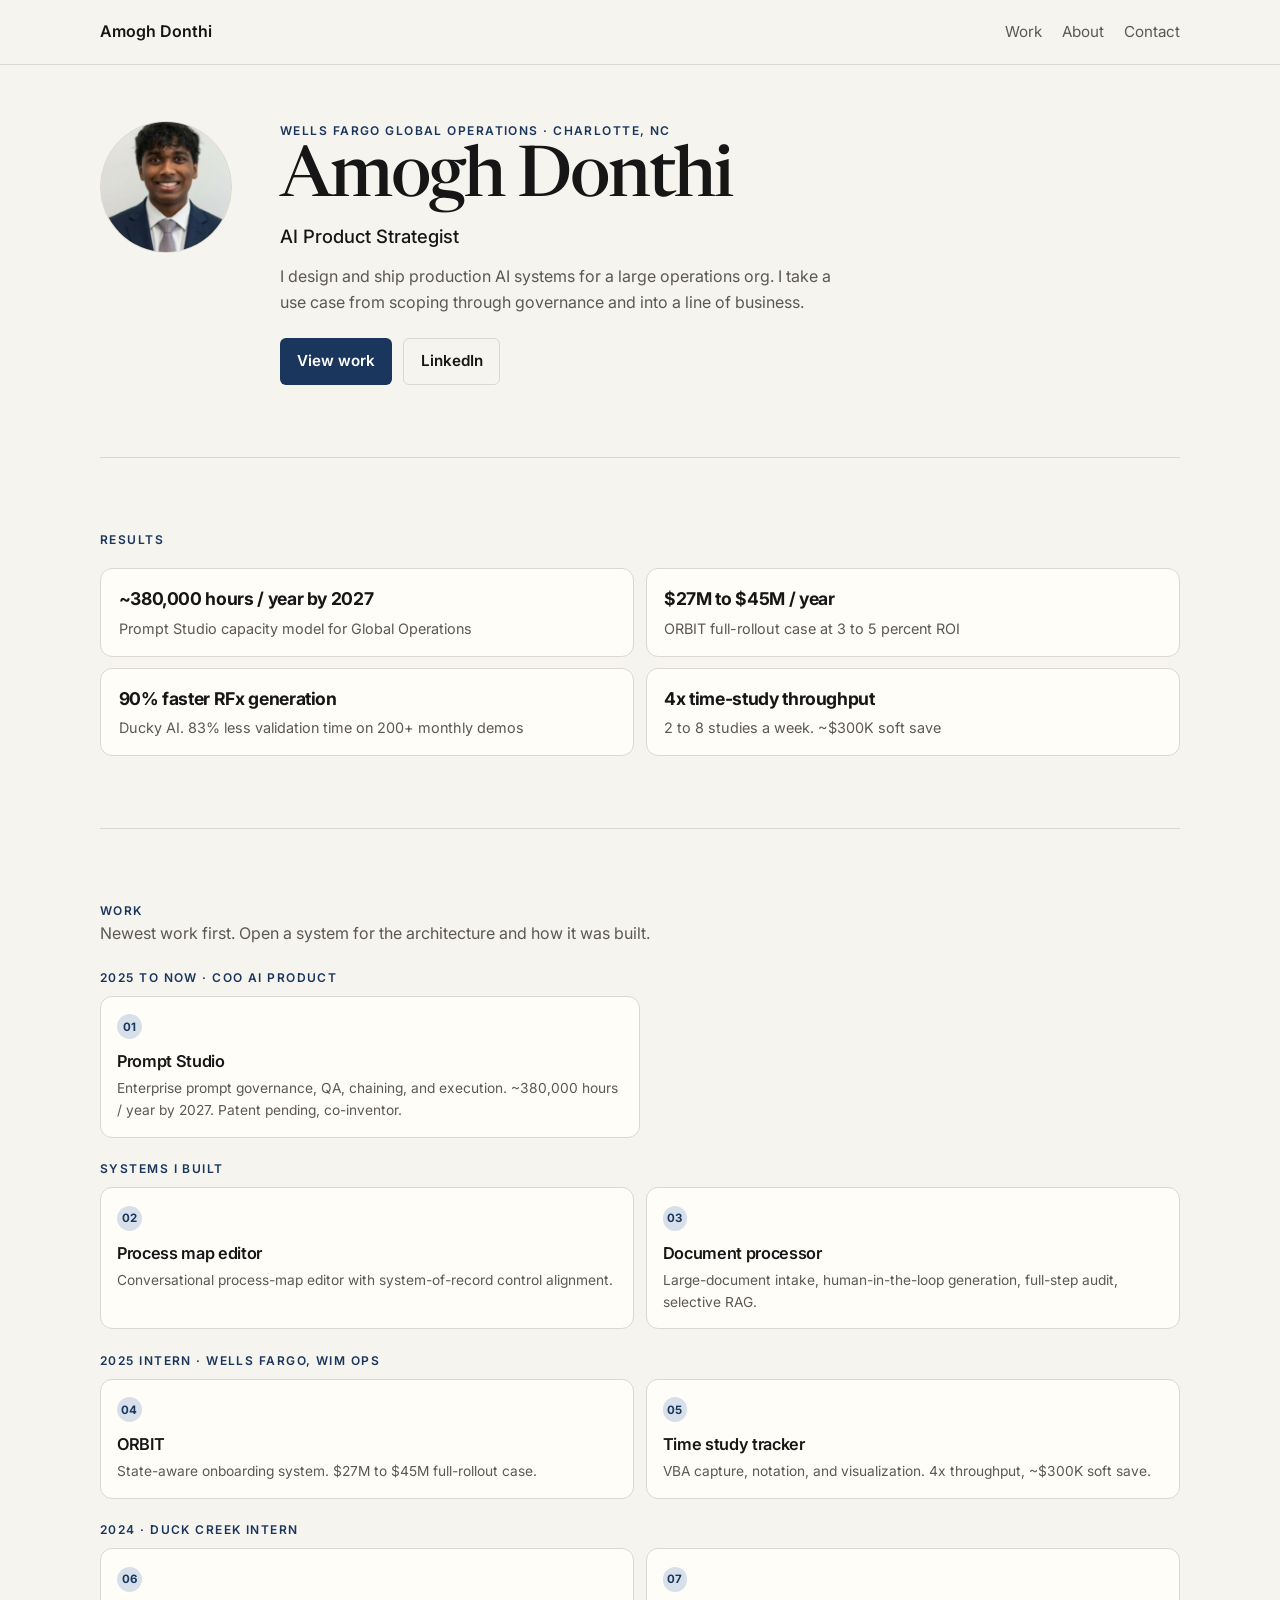
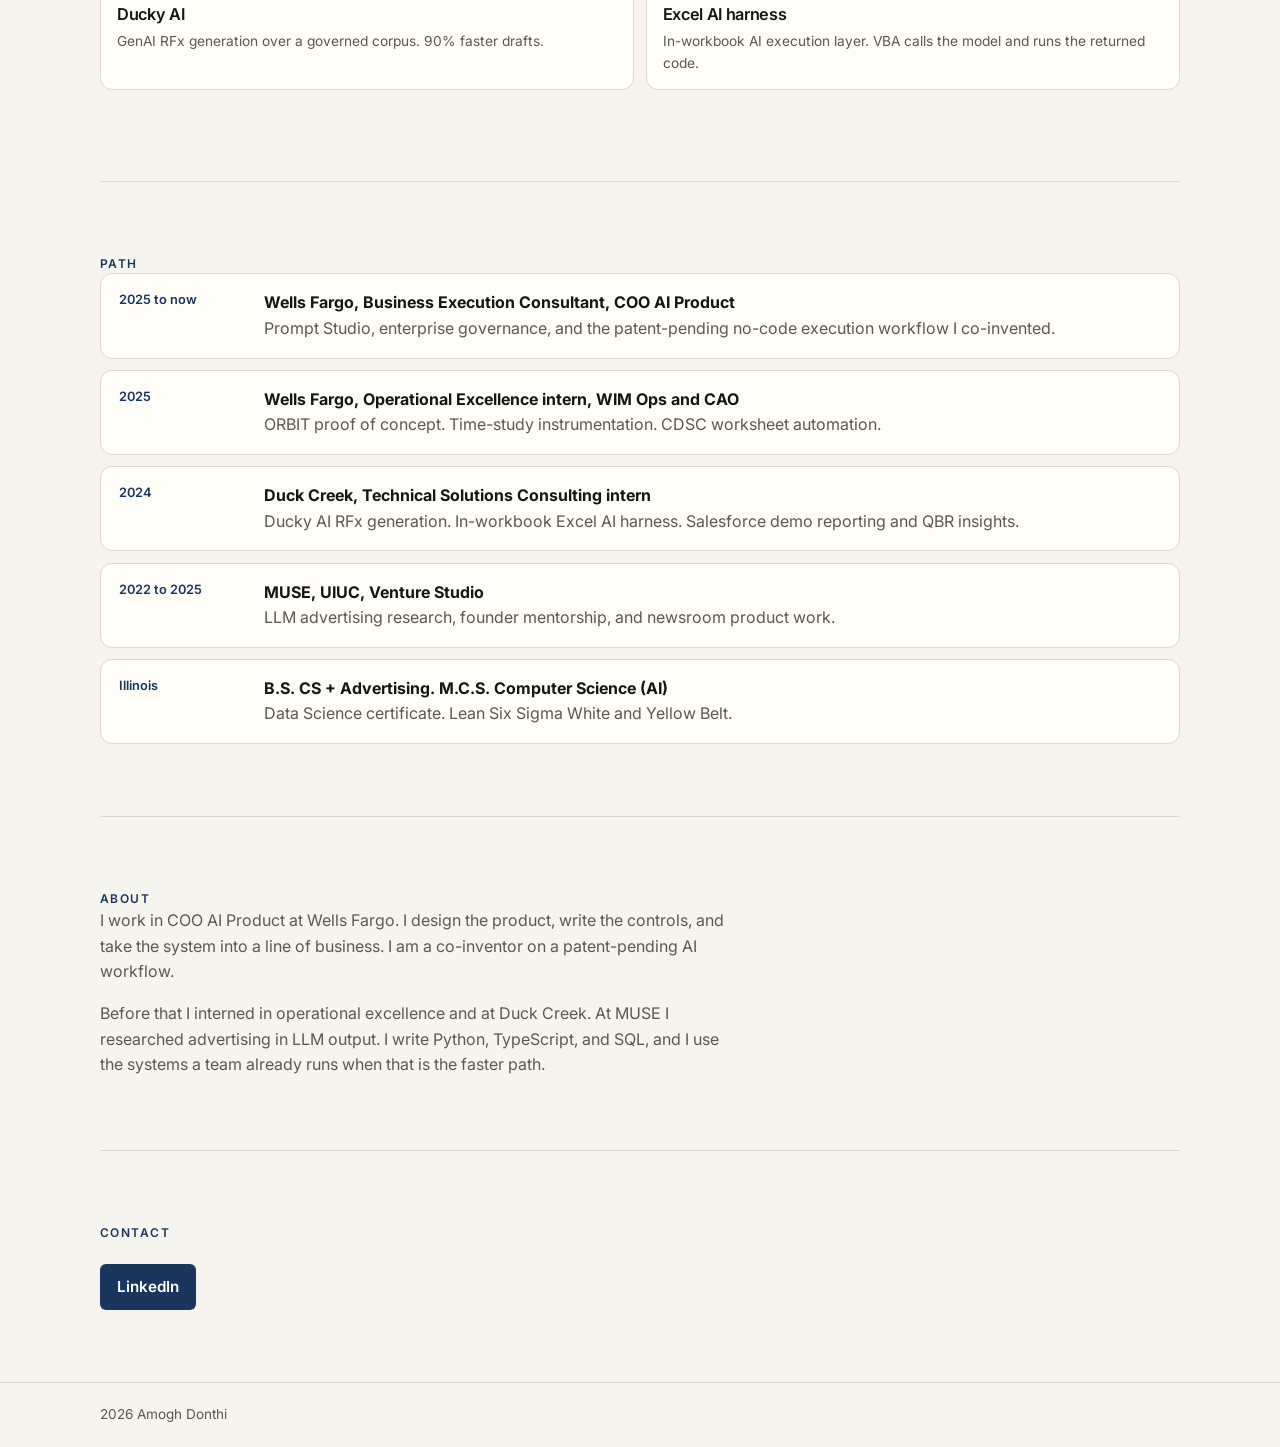
==== commit f3aee554: "Add a work breakdown page and list projects newest first. Co-authored-by: Cursor <cursoragent@cursor" ====
--- a/index.html
+++ b/index.html
@@ -3,15 +3,15 @@
   <head>
     <meta charset="utf-8" />
     <meta name="viewport" content="width=device-width, initial-scale=1" />
-    <title>Amogh Donthi — AI Product Strategist</title>
+    <title>Amogh Donthi, AI Product Strategist</title>
     <meta
       name="description"
-      content="Amogh Donthi, AI Product Strategist. Operational AI systems, governed execution, and products that reach production."
+      content="Amogh Donthi. AI Product Strategist at Wells Fargo. Production AI systems for Global Operations: Prompt Studio, ORBIT, and governed execution."
     />
     <link rel="preconnect" href="https://fonts.googleapis.com" />
     <link rel="preconnect" href="https://fonts.gstatic.com" crossorigin />
     <link
-      href="https://fonts.googleapis.com/css2?family=Inter:wght@400;500;600&family=Newsreader:opsz,wght@6..72,500&display=swap"
+      href="https://fonts.googleapis.com/css2?family=Inter:wght@400;500;600;700&family=Newsreader:opsz,wght@6..72,500&display=swap"
       rel="stylesheet"
     />
     <link rel="stylesheet" href="styles.css" />
@@ -19,12 +19,11 @@
   <body>
     <header class="site-header">
       <div class="wrap bar">
-        <a class="logo" href="#top">Amogh Donthi</a>
+        <a class="logo" href="index.html">Amogh Donthi</a>
         <nav>
-          <a href="#work">Work</a>
-          <a href="#approach">Approach</a>
-          <a href="#about">About</a>
-          <a href="#contact">Contact</a>
+          <a href="index.html#work">Work</a>
+          <a href="index.html#about">About</a>
+          <a href="index.html#contact">Contact</a>
         </nav>
       </div>
     </header>
@@ -35,176 +34,142 @@
           <img class="portrait" src="assets/amogh.png" alt="Amogh Donthi" width="560" height="560" />
         </div>
         <div>
-          <p class="kicker">Charlotte, NC</p>
+          <p class="kicker">Wells Fargo Global Operations · Charlotte, NC</p>
           <h1>Amogh Donthi</h1>
           <p class="role">AI Product Strategist</p>
           <p class="lede">
-            I take operational problems from scope to production: architecture, prototype,
-            governance, and adoption across Global Operations.
+            I design and ship production AI systems for a large operations org.
+            I take a use case from scoping through governance and into a line of business.
           </p>
           <div class="actions">
-            <a class="btn primary" href="#work">View work</a>
+            <a class="btn primary" href="index.html#work">View work</a>
             <a class="btn ghost" href="https://www.linkedin.com/in/amogh-donthi" target="_blank" rel="noopener noreferrer">LinkedIn</a>
           </div>
         </div>
       </section>
 
+      <section id="results" class="wrap">
+        <p class="kicker">Results</p>
+        <ul class="results">
+          <li>
+            <strong>~380,000 hours / year by 2027</strong>
+            <span>Prompt Studio capacity model for Global Operations</span>
+          </li>
+          <li>
+            <strong>$27M to $45M / year</strong>
+            <span>ORBIT full-rollout case at 3 to 5 percent ROI</span>
+          </li>
+          <li>
+            <strong>90% faster RFx generation</strong>
+            <span>Ducky AI. 83% less validation time on 200+ monthly demos</span>
+          </li>
+          <li>
+            <strong>4x time-study throughput</strong>
+            <span>2 to 8 studies a week. ~$300K soft save</span>
+          </li>
+        </ul>
+      </section>
+
       <section id="work" class="wrap">
-        <p class="kicker">Selected work</p>
-        <h2>Four systems I can speak to in an interview.</h2>
-
-        <article class="feature">
-          <p class="kicker">Flagship · Wells Fargo COO AI Product</p>
-          <h3>AI Prompt Studio</h3>
-          <p>
-            Forward-deployed across lines of business to scope use cases and shape the platform:
-            prompt governance, QA lifecycle, chaining, orchestration, and analytics. Co-inventor
-            of a patent-pending no-code workflow for prompt generation, management, and execution.
-          </p>
-          <ul class="metrics">
-            <li><strong>~380,000</strong> projected annual hours unlocked by 2027</li>
-            <li><strong>Maker-checker</strong> governance, not one-shot prompts</li>
-            <li><strong>100+</strong> analysts trained at the COO Analyst Summit</li>
-          </ul>
-          <p class="tags">Enterprise AI · Governance · Orchestration · Internal platform</p>
-        </article>
-
-        <div class="grid">
-          <article>
-            <p class="kicker">Wells Fargo · Capstone</p>
-            <h3>ORBIT</h3>
-            <p>AI onboarding assistant with adaptive learning and manager insight. Led vision and implementation.</p>
-            <p class="result">Projected $27M–$45M annual recovery at 3–5% ROI if fully implemented.</p>
-            <p class="tags">Onboarding · Agent design · Change management</p>
-          </article>
-          <article>
-            <p class="kicker">Duck Creek · Intern</p>
-            <h3>Ducky AI RFx Assistant</h3>
-            <p>GenAI material creation with natural-language query over RFx data, plus Salesforce demo reporting.</p>
-            <p class="result">90% faster response creation. 83% less validation time across 200+ monthly demos.</p>
-            <p class="tags">GenAI · Salesforce · Power BI</p>
-          </article>
-          <article>
-            <p class="kicker">WIM Ops · Intern</p>
-            <h3>Time Study Tracker</h3>
-            <p>Excel/VBA capture for concurrent studies. Also automated CDSC worksheets for mutual fund processing.</p>
-            <p class="result">4× throughput (2 to 8 studies/week). ~$300K soft savings. 40% faster CDSC prep.</p>
-            <p class="tags">VBA · Process design · Lean Six Sigma</p>
-          </article>
-          <article>
-            <p class="kicker">Research · Awards</p>
-            <h3>LLM ads &amp; GNN predictor</h3>
-            <p>MUSE research on ad perception in LLM output and GPT-3 training bias. Two-time Brandt Fellow.</p>
-            <p class="result">1st, Z Fellows BuildIllinois. 3rd, Grainger Engineering Tech Startup Challenge.</p>
-            <p class="tags">LLMs · GNNs · Product research</p>
-          </article>
-        </div>
-      </section>
-
-      <section id="approach" class="wrap">
-        <p class="kicker">How I build</p>
-        <h2>Two control planes I walk through on a whiteboard.</h2>
-        <p class="lede">
-          Hover a step. The point is the loop — not a chatbot demo.
-        </p>
-
-        <article class="system" data-system="voice">
-          <h3>Voice assistant harness</h3>
-          <p class="lede">Custom spoken agent: listen, remember, act in the background, speak, continue.</p>
-          <div class="diagram-shell">
-            <svg class="diagram" viewBox="0 0 960 220" role="img" aria-labelledby="voice-title">
-              <title id="voice-title">Voice assistant harness</title>
-              <g class="node is-on" data-step="stt" transform="translate(10,24)"><rect width="110" height="56" rx="6" /><text x="55" y="34">STT</text></g>
-              <g class="node" data-step="transcribe" transform="translate(140,24)"><rect width="130" height="56" rx="6" /><text x="65" y="34">Transcribe</text></g>
-              <g class="node" data-step="memory" transform="translate(290,24)"><rect width="110" height="56" rx="6" /><text x="55" y="34">Memory</text></g>
-              <g class="node" data-step="ids" transform="translate(420,24)"><rect width="100" height="56" rx="6" /><text x="50" y="34">IDs</text></g>
-              <g class="node" data-step="actions" transform="translate(540,24)"><rect width="120" height="56" rx="6" /><text x="60" y="34">Actions</text></g>
-              <g class="node" data-step="response" transform="translate(680,24)"><rect width="120" height="56" rx="6" /><text x="60" y="34">Response</text></g>
-              <g class="node" data-step="tts" transform="translate(820,24)"><rect width="120" height="56" rx="6" /><text x="60" y="34">TTS</text></g>
-              <path class="flow" d="M120 52 H140 M270 52 H290 M400 52 H420 M520 52 H540 M660 52 H680 M800 52 H820" />
-              <rect class="rail" x="10" y="150" width="930" height="48" rx="6" />
-              <text class="rail-label" x="475" y="180">Orchestration — manage, save, act, recover, continue</text>
-              <path class="flow drop" d="M65 80 V150 M345 80 V150 M600 80 V150 M880 80 V150" />
-            </svg>
-          </div>
-          <ol class="steps">
-            <li data-step="stt" class="is-on"><strong>STT.</strong> Stream audio. The session starts when the mic opens.</li>
-            <li data-step="transcribe"><strong>Transcribe.</strong> Structure the text. Separate commands from conversation.</li>
-            <li data-step="memory"><strong>Memory.</strong> Write facts, tasks, and preferences from both commands and talk.</li>
-            <li data-step="ids"><strong>IDs.</strong> One <code>conversation_id</code>. A new <code>turn_id</code> each exchange.</li>
-            <li data-step="actions"><strong>Actions.</strong> Tools and jobs run off the speech path.</li>
-            <li data-step="response"><strong>Response.</strong> Ground the answer in memory and tool output before speech.</li>
-            <li data-step="tts"><strong>TTS + continue.</strong> Speak, then stay in the loop. Orchestration owns state and recovery.</li>
-          </ol>
-        </article>
-
-        <article class="system" data-system="gov">
-          <h3>AI governance and execution engine</h3>
-          <p class="lede">Same discipline as Prompt Studio: policy first, then a plan, then a logged run.</p>
-          <div class="diagram-shell">
-            <svg class="diagram" viewBox="0 0 960 220" role="img" aria-labelledby="gov-title">
-              <title id="gov-title">Governance and execution engine</title>
-              <g class="node is-on" data-step="intake" transform="translate(10,24)"><rect width="110" height="56" rx="6" /><text x="55" y="34">Intake</text></g>
-              <g class="node" data-step="policy" transform="translate(140,24)"><rect width="110" height="56" rx="6" /><text x="55" y="34">Policy</text></g>
-              <g class="node" data-step="risk" transform="translate(270,24)"><rect width="110" height="56" rx="6" /><text x="55" y="34">Risk</text></g>
-              <g class="node" data-step="plan" transform="translate(400,24)"><rect width="110" height="56" rx="6" /><text x="55" y="34">Plan</text></g>
-              <g class="node" data-step="run" transform="translate(530,24)"><rect width="120" height="56" rx="6" /><text x="60" y="34">Execute</text></g>
-              <g class="node" data-step="human" transform="translate(670,24)"><rect width="120" height="56" rx="6" /><text x="60" y="34">Review</text></g>
-              <g class="node" data-step="audit" transform="translate(810,24)"><rect width="130" height="56" rx="6" /><text x="65" y="34">Audit</text></g>
-              <path class="flow" d="M120 52 H140 M250 52 H270 M380 52 H400 M510 52 H530 M650 52 H670 M790 52 H810" />
-              <rect class="rail" x="10" y="150" width="930" height="48" rx="6" />
-              <text class="rail-label" x="475" y="180">Evidence bus — lineage, kill switch, replay</text>
-              <path class="flow drop" d="M65 80 V150 M325 80 V150 M590 80 V150 M875 80 V150" />
-            </svg>
-          </div>
-          <ol class="steps">
-            <li data-step="intake" class="is-on"><strong>Intake.</strong> Name the job, data class, and blast radius first.</li>
-            <li data-step="policy"><strong>Policy.</strong> Bind allowed models, tools, stores, and spend.</li>
-            <li data-step="risk"><strong>Risk.</strong> Escalate PII, regulated, or irreversible actions.</li>
-            <li data-step="plan"><strong>Plan.</strong> Compile the execution DAG and the definition of done.</li>
-            <li data-step="run"><strong>Execute.</strong> Least-privilege tools. No wandering agents.</li>
-            <li data-step="human"><strong>Review.</strong> High-risk steps need a named owner. Silence is not approval.</li>
-            <li data-step="audit"><strong>Audit.</strong> Prompts, tools, and decisions share IDs so any run can be replayed.</li>
-          </ol>
-        </article>
+        <p class="kicker">Work</p>
+        <p class="lede">Newest work first. Open a system for the architecture and how it was built.</p>
+
+        <div class="era era-one">
+          <p class="era-label">2025 to now · COO AI Product</p>
+          <div class="acc-map">
+            <a class="acc-node" href="work.html#studio">
+              <span class="acc-num">01</span>
+              <strong>Prompt Studio</strong>
+              <em>Enterprise prompt governance, QA, chaining, and execution. ~380,000 hours / year by 2027. Patent pending, co-inventor.</em>
+            </a>
+          </div>
+        </div>
+
+        <div class="era">
+          <p class="era-label">Systems I built</p>
+          <div class="acc-map">
+            <a class="acc-node" href="work.html#maps">
+              <span class="acc-num">02</span>
+              <strong>Process map editor</strong>
+              <em>Conversational process-map editor with system-of-record control alignment.</em>
+            </a>
+            <a class="acc-node" href="work.html#docs">
+              <span class="acc-num">03</span>
+              <strong>Document processor</strong>
+              <em>Large-document intake, human-in-the-loop generation, full-step audit, selective RAG.</em>
+            </a>
+          </div>
+        </div>
+
+        <div class="era">
+          <p class="era-label">2025 intern · Wells Fargo, WIM Ops</p>
+          <div class="acc-map">
+            <a class="acc-node" href="work.html#orbit">
+              <span class="acc-num">04</span>
+              <strong>ORBIT</strong>
+              <em>State-aware onboarding system. $27M to $45M full-rollout case.</em>
+            </a>
+            <a class="acc-node" href="work.html#tracker">
+              <span class="acc-num">05</span>
+              <strong>Time study tracker</strong>
+              <em>VBA capture, notation, and visualization. 4x throughput, ~$300K soft save.</em>
+            </a>
+          </div>
+        </div>
+
+        <div class="era">
+          <p class="era-label">2024 · Duck Creek intern</p>
+          <div class="acc-map">
+            <a class="acc-node" href="work.html#ducky">
+              <span class="acc-num">06</span>
+              <strong>Ducky AI</strong>
+              <em>GenAI RFx generation over a governed corpus. 90% faster drafts.</em>
+            </a>
+            <a class="acc-node" href="work.html#excel">
+              <span class="acc-num">07</span>
+              <strong>Excel AI harness</strong>
+              <em>In-workbook AI execution layer. VBA calls the model and runs the returned code.</em>
+            </a>
+          </div>
+        </div>
       </section>
 
       <section id="path" class="wrap">
         <p class="kicker">Path</p>
         <ol class="timeline">
           <li>
-            <span>2025 — now</span>
-            <div>
-              <strong>Wells Fargo · Business Execution Consultant, COO AI Product</strong>
-              <p>Prompt Studio, patent-pending execution system, Global Operations POCs.</p>
+            <span>2025 to now</span>
+            <div>
+              <strong>Wells Fargo, Business Execution Consultant, COO AI Product</strong>
+              <p>Prompt Studio, enterprise governance, and the patent-pending no-code execution workflow I co-invented.</p>
             </div>
           </li>
           <li>
             <span>2025</span>
             <div>
-              <strong>Wells Fargo · Operational Excellence Intern, WIM Ops &amp; CAO</strong>
-              <p>ORBIT, time-study tracker, CDSC automation.</p>
+              <strong>Wells Fargo, Operational Excellence intern, WIM Ops and CAO</strong>
+              <p>ORBIT proof of concept. Time-study instrumentation. CDSC worksheet automation.</p>
             </div>
           </li>
           <li>
             <span>2024</span>
             <div>
-              <strong>Duck Creek · Technical Solutions Consulting Intern</strong>
-              <p>Ducky AI RFx, demo ops, QBR insights.</p>
-            </div>
-          </li>
-          <li>
-            <span>2022 — 2025</span>
-            <div>
-              <strong>MUSE · UIUC · Venture Studio</strong>
-              <p>LLM advertising research, founder mentorship, newsroom web work.</p>
+              <strong>Duck Creek, Technical Solutions Consulting intern</strong>
+              <p>Ducky AI RFx generation. In-workbook Excel AI harness. Salesforce demo reporting and QBR insights.</p>
+            </div>
+          </li>
+          <li>
+            <span>2022 to 2025</span>
+            <div>
+              <strong>MUSE, UIUC, Venture Studio</strong>
+              <p>LLM advertising research, founder mentorship, and newsroom product work.</p>
             </div>
           </li>
           <li>
             <span>Illinois</span>
             <div>
-              <strong>B.S. CS + Advertising · M.C.S. Computer Science (AI)</strong>
-              <p>Data Science certificate. Lean Six Sigma White &amp; Yellow Belt.</p>
+              <strong>B.S. CS + Advertising. M.C.S. Computer Science (AI)</strong>
+              <p>Data Science certificate. Lean Six Sigma White and Yellow Belt.</p>
             </div>
           </li>
         </ol>
@@ -212,35 +177,32 @@
 
       <section id="about" class="wrap">
         <p class="kicker">About</p>
-        <h2>Product sense with a build behind it.</h2>
         <div class="about">
           <p>
-            I work at the join of operations and AI product: scoping the use case, designing the
-            control plane, and getting a prototype into a line of business without losing governance.
+            I work in COO AI Product at Wells Fargo. I design the product, write the
+            controls, and take the system into a line of business. I am a co-inventor
+            on a patent-pending AI workflow.
           </p>
           <p>
-            Before COO AI Product I interned in operational excellence and insurtech solution
-            consulting, and I researched advertising systems in LLMs at MUSE. I write and ship in
-            Python, TypeScript, SQL, and workflow platforms — then I explain the decision.
+            Before that I interned in operational excellence and at Duck Creek. At MUSE
+            I researched advertising in LLM output. I write Python, TypeScript, and SQL,
+            and I use the systems a team already runs when that is the faster path.
           </p>
         </div>
       </section>
 
       <section id="contact" class="wrap contact">
         <p class="kicker">Contact</p>
-        <h2>Let’s talk about the work.</h2>
         <div class="actions">
           <a class="btn primary" href="https://www.linkedin.com/in/amogh-donthi" target="_blank" rel="noopener noreferrer">LinkedIn</a>
-          <a class="btn ghost" href="https://github.com/amoghd3" target="_blank" rel="noopener noreferrer">GitHub</a>
         </div>
       </section>
     </main>
 
     <footer>
       <div class="wrap bar">
-        <span>© 2026 Amogh Donthi</span>
+        <span>2026 Amogh Donthi</span>
       </div>
     </footer>
-    <script src="app.js"></script>
   </body>
 </html>
--- a/styles.css
+++ b/styles.css
@@ -63,7 +63,7 @@
 }
 
 .wrap {
-  width: min(980px, calc(100% - 2.4rem));
+  width: min(1080px, calc(100% - 2.4rem));
   margin: 0 auto;
 }
 
@@ -106,8 +106,57 @@
   font-size: 0.95rem;
 }
 
-nav a:hover {
+nav a:hover,
+nav a.is-here {
   color: var(--fg);
+}
+
+.page-title {
+  font-family: Newsreader, Georgia, serif;
+  font-size: clamp(2rem, 5vw, 3rem);
+  font-weight: 500;
+  letter-spacing: -0.03em;
+  line-height: 1.1;
+  margin: 0.2rem 0 0.5rem;
+  max-width: none;
+}
+
+.back {
+  margin: 0.7rem 0 0.2rem;
+  color: var(--muted);
+  font-size: 0.95rem;
+}
+
+.back a:hover {
+  color: var(--fg);
+}
+
+.results {
+  list-style: none;
+  margin: 1.2rem 0 0;
+  padding: 0;
+  display: grid;
+  gap: 0.7rem;
+}
+
+.results li {
+  background: var(--card);
+  border: 1px solid var(--line);
+  border-radius: 12px;
+  padding: 1rem 1.1rem;
+}
+
+.results strong {
+  display: block;
+  font-size: 1.1rem;
+  letter-spacing: -0.02em;
+}
+
+.results span {
+  display: block;
+  margin-top: 0.2rem;
+  color: var(--muted);
+  font-size: 0.9rem;
 }
 
 section {
@@ -132,10 +181,10 @@
 
 .lede,
 .about p,
-.feature > p,
-.grid p,
 .timeline p,
-.system > .lede {
+.system > .lede,
+.notes p,
+.work-panel > .lede {
   color: var(--muted);
 }
 
@@ -197,34 +246,146 @@
   border-color: var(--fg);
 }
 
-.feature,
-.grid article,
 .system,
+.work-panel,
 .timeline li {
   background: var(--card);
   border: 1px solid var(--line);
   border-radius: 12px;
 }
 
-.feature {
-  padding: 1.5rem 1.4rem;
+.era {
+  margin: 1.35rem 0 0;
+}
+
+.era:last-of-type {
+  margin-bottom: 1.2rem;
+}
+
+.era-label {
+  margin: 0 0 0.55rem;
+  font-size: 0.75rem;
+  letter-spacing: 0.12em;
+  text-transform: uppercase;
+  color: var(--accent);
+  font-weight: 600;
+}
+
+.acc-map {
+  display: grid;
+  grid-template-columns: 1fr 1fr;
+  gap: 0.7rem;
+  margin: 0 0 0.2rem;
+}
+
+.acc-node {
+  appearance: none;
+  display: block;
+  text-align: left;
+  border: 1px solid var(--line);
+  background: var(--card);
+  border-radius: 12px;
+  padding: 1rem 1rem 0.95rem;
+  font: inherit;
+  color: inherit;
+  cursor: pointer;
+  min-height: 118px;
+}
+
+.acc-node:hover {
+  border-color: #c8c0b3;
+}
+
+.acc-node.is-on {
+  border-color: var(--accent);
+  box-shadow: inset 0 0 0 1px var(--accent);
+}
+
+.acc-num {
+  display: inline-flex;
+  align-items: center;
+  justify-content: center;
+  width: 1.55rem;
+  height: 1.55rem;
+  margin-bottom: 0.55rem;
+  border-radius: 50%;
+  background: #d7e0ea;
+  color: var(--accent);
+  font-size: 0.72rem;
+  font-weight: 700;
+}
+
+.acc-node.is-on .acc-num {
+  background: var(--accent);
+  color: #fff;
+}
+
+.acc-node strong {
+  display: block;
+  font-size: 1.02rem;
+  font-weight: 600;
+  letter-spacing: -0.02em;
+}
+
+.acc-node em {
+  display: block;
+  margin-top: 0.2rem;
+  font-style: normal;
+  font-size: 0.86rem;
+  color: var(--muted);
+}
+
+.work-panel[hidden] {
+  display: none;
+}
+
+.work-panel {
+  scroll-margin-top: 88px;
+}
+
+.work-panel,
+.system {
+  padding: 1.35rem 1.25rem 1.2rem;
   margin-bottom: 1rem;
 }
 
-.metrics {
-  margin: 1rem 0 0.8rem;
-  padding-left: 1.1rem;
-  color: var(--fg);
-}
-
-.grid {
+.notes {
   display: grid;
   gap: 1rem;
-}
-
-.grid article,
-.system {
-  padding: 1.25rem 1.2rem;
+  margin: 0.4rem 0 1.1rem;
+}
+
+.notes h4 {
+  margin: 0 0 0.35rem;
+  font-size: 0.85rem;
+  letter-spacing: 0.06em;
+  text-transform: uppercase;
+  color: var(--accent);
+}
+
+.diagram .lane {
+  fill: var(--muted);
+  font-family: Inter, sans-serif;
+  font-size: 11px;
+  font-weight: 600;
+  letter-spacing: 0.14em;
+  text-transform: uppercase;
+}
+
+.diagram .num {
+  fill: var(--accent);
+  font-size: 11px;
+  font-weight: 700;
+}
+
+.diagram .ttl {
+  font-size: 13px;
+}
+
+.diagram .sub {
+  fill: var(--muted);
+  font-size: 11px;
+  font-weight: 500;
 }
 
 .result {
@@ -244,26 +405,38 @@
 }
 
 .diagram-shell {
-  margin: 1rem 0;
+  margin: 1rem 0 0.85rem;
   overflow-x: auto;
   border: 1px solid var(--line);
-  border-radius: 8px;
-  background: #fbfaf6;
+  border-radius: 12px;
+  background:
+    linear-gradient(180deg, #f7f4ed 0%, #fbfaf6 28%);
 }
 
 .diagram {
   display: block;
-  min-width: 900px;
+  min-width: 1040px;
   width: 100%;
+  height: auto;
+}
+
+.diagram .band {
+  fill: #fffdf8;
+  stroke: var(--line);
 }
 
 .diagram .node {
   cursor: pointer;
+}
+
+.diagram .node:hover rect {
+  stroke: var(--accent);
 }
 
 .diagram .node rect {
   fill: #fff;
   stroke: var(--line);
+  stroke-width: 1.25;
 }
 
 .diagram .node text {
@@ -274,9 +447,32 @@
   text-anchor: middle;
 }
 
+.diagram .badge {
+  fill: #d7e0ea;
+}
+
 .diagram .node.is-on rect {
   stroke: var(--accent);
+  stroke-width: 1.85;
   fill: #eef3f8;
+}
+
+.diagram .node.is-on .badge {
+  fill: var(--accent);
+}
+
+.diagram .node.is-on .num {
+  fill: #fff;
+}
+
+.step-card {
+  margin: 0 0 1.1rem;
+  padding: 0.85rem 1rem;
+  border-left: 3px solid var(--accent);
+  background: #f3efe6;
+  border-radius: 0 8px 8px 0;
+  color: var(--fg);
+  font-weight: 500;
 }
 
 .flow {
@@ -358,8 +554,15 @@
     gap: 3rem;
   }
 
-  .grid,
-  .timeline li {
+  .results {
+    grid-template-columns: 1fr 1fr;
+  }
+
+  .notes {
+    grid-template-columns: 1fr 1fr 1fr;
+  }
+
+  .steps {
     grid-template-columns: 1fr 1fr;
   }
 
@@ -367,4 +570,13 @@
     grid-template-columns: 140px 1fr;
     align-items: start;
   }
-}
+
+  .acc-map {
+    grid-template-columns: 1fr 1fr;
+  }
+
+  .era-one .acc-map {
+    grid-template-columns: 1fr;
+    max-width: 50%;
+  }
+}
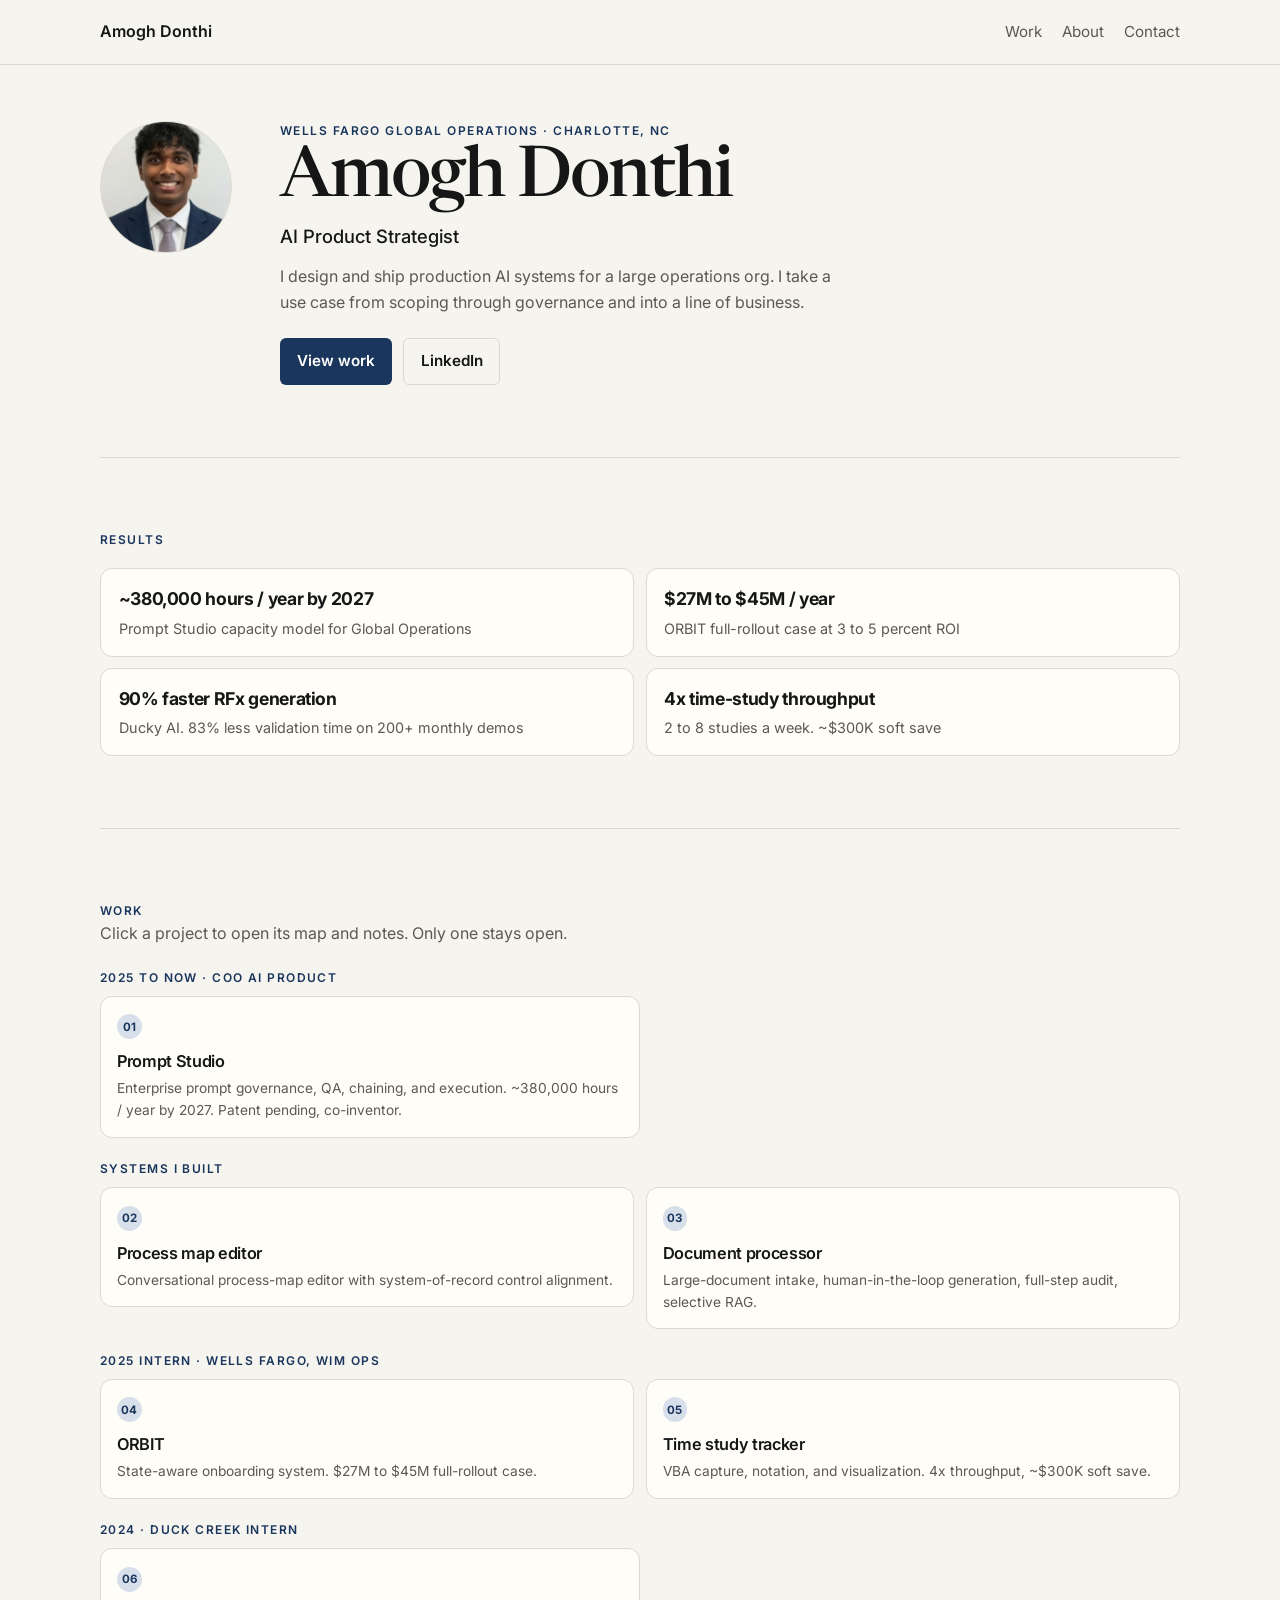
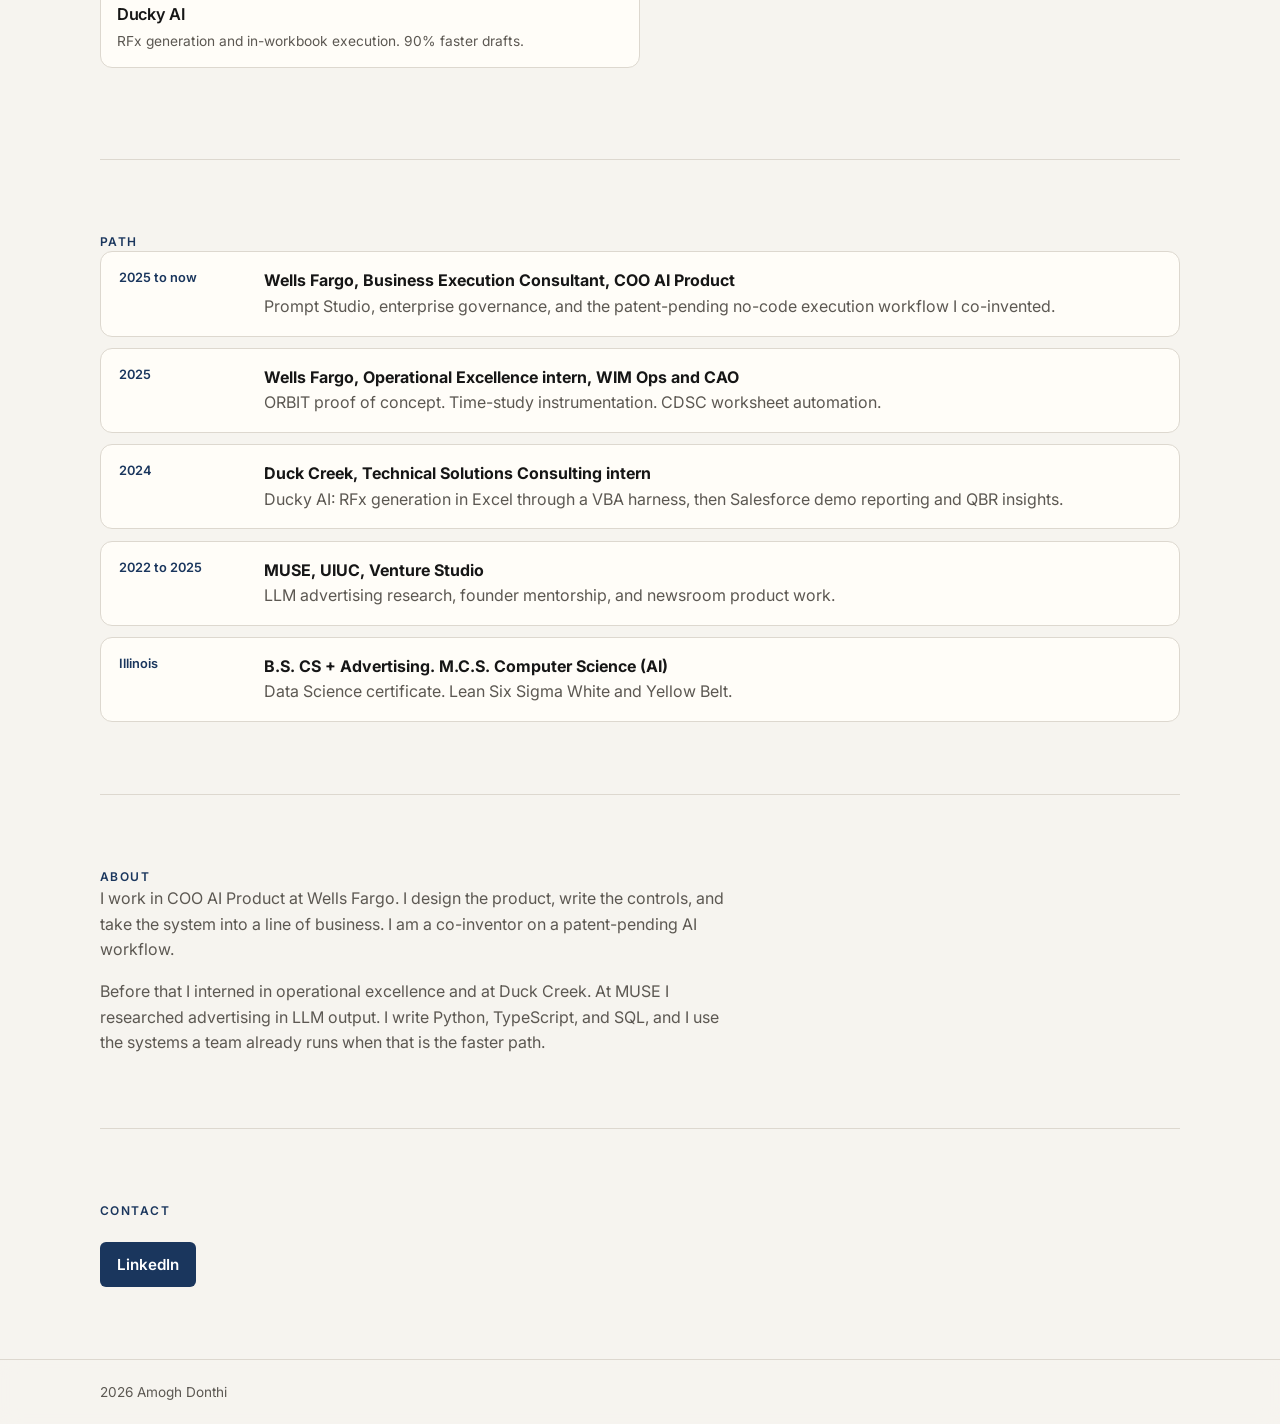
==== commit 9620cc77: "Open one work project at a time and fold the Excel harness into Ducky AI. Co-authored-by: Cursor <cu" ====
--- a/index.html
+++ b/index.html
@@ -72,64 +72,455 @@
 
       <section id="work" class="wrap">
         <p class="kicker">Work</p>
-        <p class="lede">Newest work first. Open a system for the architecture and how it was built.</p>
+        <p class="lede">Click a project to open its map and notes. Only one stays open.</p>
 
         <div class="era era-one">
           <p class="era-label">2025 to now · COO AI Product</p>
-          <div class="acc-map">
-            <a class="acc-node" href="work.html#studio">
+          <div class="work-stack">
+            <div class="work-item" data-work-item="studio">
+            <button type="button" role="tab" aria-selected="false" aria-expanded="false" aria-controls="studio" class="acc-node" data-work-tab="studio">
               <span class="acc-num">01</span>
               <strong>Prompt Studio</strong>
               <em>Enterprise prompt governance, QA, chaining, and execution. ~380,000 hours / year by 2027. Patent pending, co-inventor.</em>
-            </a>
+            </button>
+            <article class="work-panel map" id="studio" data-work-panel="studio" hidden>
+          <p class="kicker">2025 to now · Wells Fargo, COO AI Product</p>
+          <h3>Prompt Studio</h3>
+          <p class="lede">Enterprise prompt operations for Global Operations: governed design, QA, chaining, and execution across lines of business. ~380,000 hours / year by 2027. Patent pending, co-inventor.</p>
+
+          <div class="diagram-shell">
+            <svg class="diagram" viewBox="0 0 1100 508" role="img" aria-labelledby="map-studio">
+              <title id="map-studio">Prompt Studio process map</title>
+              <defs>
+                <marker id="as" viewBox="0 0 10 10" refX="9" refY="5" markerWidth="8" markerHeight="8" orient="auto">
+                  <path d="M0 0 L10 5 L0 10 Z" fill="#1a365d" />
+                </marker>
+              </defs>
+              <rect class="band" x="12" y="24" width="1076" height="148" rx="14" />
+              <text class="lane" x="32" y="52">Build</text>
+              <g class="node is-on" data-step="scope"><rect x="36" y="72" width="240" height="84" rx="12" /><circle class="badge" cx="58" cy="94" r="12" /><text class="num" x="58" y="98">1</text><text class="ttl" x="156" y="98">Scope</text><text class="sub" x="156" y="122">LOB use case</text></g>
+              <g class="node" data-step="policy"><rect x="296" y="72" width="240" height="84" rx="12" /><circle class="badge" cx="318" cy="94" r="12" /><text class="num" x="318" y="98">2</text><text class="ttl" x="416" y="98">Policy</text><text class="sub" x="416" y="122">allowed packs</text></g>
+              <g class="node" data-step="chain"><rect x="556" y="72" width="240" height="84" rx="12" /><circle class="badge" cx="578" cy="94" r="12" /><text class="num" x="578" y="98">3</text><text class="ttl" x="676" y="98">Chain</text><text class="sub" x="676" y="122">prompt + tools</text></g>
+              <g class="node" data-step="qa"><rect x="816" y="72" width="248" height="84" rx="12" /><circle class="badge" cx="838" cy="94" r="12" /><text class="num" x="838" y="98">4</text><text class="ttl" x="940" y="98">QA</text><text class="sub" x="940" y="122">maker-checker</text></g>
+              <path class="flow" marker-end="url(#as)" d="M276 114 H296" />
+              <path class="flow" marker-end="url(#as)" d="M536 114 H556" />
+              <path class="flow" marker-end="url(#as)" d="M796 114 H816" />
+              <rect class="band" x="12" y="186" width="1076" height="148" rx="14" />
+              <text class="lane" x="32" y="214">Run</text>
+              <g class="node" data-step="admin"><rect x="36" y="234" width="324" height="84" rx="12" /><circle class="badge" cx="58" cy="256" r="12" /><text class="num" x="58" y="260">5</text><text class="ttl" x="198" y="260">Admin</text><text class="sub" x="198" y="284">access + onboard</text></g>
+              <g class="node" data-step="run"><rect x="388" y="234" width="324" height="84" rx="12" /><circle class="badge" cx="410" cy="256" r="12" /><text class="num" x="410" y="260">6</text><text class="ttl" x="550" y="260">Execute</text><text class="sub" x="550" y="284">studio run</text></g>
+              <g class="node" data-step="report"><rect x="740" y="234" width="324" height="84" rx="12" /><circle class="badge" cx="762" cy="256" r="12" /><text class="num" x="762" y="260">7</text><text class="ttl" x="902" y="260">Report</text><text class="sub" x="902" y="284">usage + quality</text></g>
+              <path class="flow" marker-end="url(#as)" d="M360 276 H388" />
+              <path class="flow" marker-end="url(#as)" d="M712 276 H740" />
+              <rect class="band" x="12" y="348" width="1076" height="148" rx="14" />
+              <text class="lane" x="32" y="376">Scale</text>
+              <g class="node" data-step="deploy"><rect x="36" y="396" width="240" height="84" rx="12" /><circle class="badge" cx="58" cy="418" r="12" /><text class="num" x="58" y="422">8</text><text class="ttl" x="156" y="422">Forward deploy</text><text class="sub" x="156" y="446">next business</text></g>
+              <g class="node" data-step="teach"><rect x="296" y="396" width="240" height="84" rx="12" /><circle class="badge" cx="318" cy="418" r="12" /><text class="num" x="318" y="422">9</text><text class="ttl" x="416" y="422">Workshops</text><text class="sub" x="416" y="446">100+ analysts</text></g>
+              <g class="node" data-step="patent"><rect x="556" y="396" width="240" height="84" rx="12" /><circle class="badge" cx="578" cy="418" r="12" /><text class="num" x="578" y="422">10</text><text class="ttl" x="676" y="422">No-code workflow</text><text class="sub" x="676" y="446">patent pending</text></g>
+              <g class="node" data-step="hours"><rect x="816" y="396" width="248" height="84" rx="12" /><circle class="badge" cx="838" cy="418" r="12" /><text class="num" x="838" y="422">11</text><text class="ttl" x="940" y="422">Hours model</text><text class="sub" x="940" y="446">~380k / year by 2027</text></g>
+              <path class="flow" marker-end="url(#as)" d="M276 438 H296" />
+              <path class="flow" marker-end="url(#as)" d="M536 438 H556" />
+              <path class="flow" marker-end="url(#as)" d="M796 438 H816" />
+            </svg>
+          </div>
+          <p class="step-card">Scope the job with the business before anyone writes a prompt.</p>
+
+          <div class="notes">
+            <div>
+              <h4>How it was built</h4>
+              <p>I scoped each use case with the line of business, then designed the prompt pack, the policy bounds, the maker-checker path, and the admin model that puts a team on the studio.</p>
+            </div>
+            <div>
+              <h4>How it scaled</h4>
+              <p>The same studio now runs across businesses. I ran onboarding and workshops for 100+ analysts. The patent-pending no-code workflow is the path to the ~380,000 hour projection.</p>
+            </div>
+            <div>
+              <h4>Key features</h4>
+              <p>Policy-bound prompt packs, chaining with tool calls, maker-checker review, usage and quality analytics, and enterprise onboarding.</p>
+            </div>
+          </div>
+          <ol class="steps">
+            <li data-step="scope" class="is-on">Scope the job with the business before anyone writes a prompt.</li>
+            <li data-step="policy">Lock which models, tools, and data the pack may use.</li>
+            <li data-step="chain">Write the prompt chain and any tool calls.</li>
+            <li data-step="qa">A second person checks the output before it ships.</li>
+            <li data-step="admin">Provision access and walk the team through first use.</li>
+            <li data-step="run">The team runs the pack inside the studio.</li>
+            <li data-step="report">Track quality and usage on a modular dashboard.</li>
+            <li data-step="deploy">Repeat the same studio in the next line of business.</li>
+            <li data-step="teach">Train analysts so they can run their own cases.</li>
+            <li data-step="patent">The no-code workflow generates, manages, and runs prompts.</li>
+            <li data-step="hours">The hours model is the 2027 projection from that workflow.</li>
+          </ol>
+        </article>
+          </div>
           </div>
         </div>
 
         <div class="era">
           <p class="era-label">Systems I built</p>
-          <div class="acc-map">
-            <a class="acc-node" href="work.html#maps">
+          <div class="work-stack">
+            <div class="work-item" data-work-item="maps">
+            <button type="button" role="tab" aria-selected="false" aria-expanded="false" aria-controls="maps" class="acc-node" data-work-tab="maps">
               <span class="acc-num">02</span>
               <strong>Process map editor</strong>
               <em>Conversational process-map editor with system-of-record control alignment.</em>
-            </a>
-            <a class="acc-node" href="work.html#docs">
+            </button>
+            <article class="work-panel map" id="maps" data-work-panel="maps" hidden>
+          <p class="kicker">Built system</p>
+          <h3>Process map editor</h3>
+          <p class="lede">A conversational process-map editor. Requirements and source docs become a live graph. Select a node, talk to it or edit it, and the map updates. Then connect a system of record so controls stay aligned with the live process.</p>
+
+          <div class="diagram-shell">
+            <svg class="diagram" viewBox="0 0 1100 508" role="img" aria-labelledby="map-maps">
+              <title id="map-maps">Process map editor</title>
+              <defs>
+                <marker id="am" viewBox="0 0 10 10" refX="9" refY="5" markerWidth="8" markerHeight="8" orient="auto">
+                  <path d="M0 0 L10 5 L0 10 Z" fill="#1a365d" />
+                </marker>
+              </defs>
+              <rect class="band" x="12" y="24" width="1076" height="148" rx="14" />
+              <text class="lane" x="32" y="52">Gather</text>
+              <g class="node is-on" data-step="reqs"><rect x="36" y="72" width="324" height="84" rx="12" /><circle class="badge" cx="58" cy="94" r="12" /><text class="num" x="58" y="98">1</text><text class="ttl" x="198" y="98">Requirements</text><text class="sub" x="198" y="122">scope the process</text></g>
+              <g class="node" data-step="bizdocs"><rect x="388" y="72" width="324" height="84" rx="12" /><circle class="badge" cx="410" cy="94" r="12" /><text class="num" x="410" y="98">2</text><text class="ttl" x="550" y="98">Business docs</text><text class="sub" x="550" y="122">existing write-ups</text></g>
+              <g class="node" data-step="draw"><rect x="740" y="72" width="324" height="84" rx="12" /><circle class="badge" cx="762" cy="94" r="12" /><text class="num" x="762" y="98">3</text><text class="ttl" x="902" y="98">Generate map</text><text class="sub" x="902" y="122">first diagram</text></g>
+              <path class="flow" marker-end="url(#am)" d="M360 114 H388" />
+              <path class="flow" marker-end="url(#am)" d="M712 114 H740" />
+              <rect class="band" x="12" y="186" width="1076" height="148" rx="14" />
+              <text class="lane" x="32" y="214">Edit</text>
+              <g class="node" data-step="select"><rect x="36" y="234" width="324" height="84" rx="12" /><circle class="badge" cx="58" cy="256" r="12" /><text class="num" x="58" y="260">4</text><text class="ttl" x="198" y="260">Select</text><text class="sub" x="198" y="284">click a node</text></g>
+              <g class="node" data-step="talk"><rect x="388" y="234" width="324" height="84" rx="12" /><circle class="badge" cx="410" cy="256" r="12" /><text class="num" x="410" y="260">5</text><text class="ttl" x="550" y="260">Talk or edit</text><text class="sub" x="550" y="284">change the step</text></g>
+              <g class="node" data-step="apply"><rect x="740" y="234" width="324" height="84" rx="12" /><circle class="badge" cx="762" cy="256" r="12" /><text class="num" x="762" y="260">6</text><text class="ttl" x="902" y="260">Apply</text><text class="sub" x="902" y="284">map updates itself</text></g>
+              <path class="flow" marker-end="url(#am)" d="M360 276 H388" />
+              <path class="flow" marker-end="url(#am)" d="M712 276 H740" />
+              <rect class="band" x="12" y="348" width="1076" height="148" rx="14" />
+              <text class="lane" x="32" y="376">Align</text>
+              <g class="node" data-step="sor"><rect x="36" y="396" width="500" height="84" rx="12" /><circle class="badge" cx="58" cy="418" r="12" /><text class="num" x="58" y="422">7</text><text class="ttl" x="286" y="422">Connect SOR</text><text class="sub" x="286" y="446">external system of record</text></g>
+              <g class="node" data-step="controls"><rect x="564" y="396" width="500" height="84" rx="12" /><circle class="badge" cx="586" cy="418" r="12" /><text class="num" x="586" y="422">8</text><text class="ttl" x="814" y="422">Align controls</text><text class="sub" x="814" y="446">map matches the live process</text></g>
+              <path class="flow" marker-end="url(#am)" d="M536 438 H564" />
+            </svg>
+          </div>
+          <p class="step-card">Collect the requirements that name the process.</p>
+
+          <div class="notes">
+            <div>
+              <h4>How it was built</h4>
+              <p>Requirements and existing business docs generate the first process map. You select a node, edit it, or describe the change in language. The diagram updates from that input.</p>
+            </div>
+            <div>
+              <h4>How it scaled</h4>
+              <p>The same map can connect to an external system of record so controls stay aligned with the live process.</p>
+            </div>
+            <div>
+              <h4>Key features</h4>
+              <p>Document intake, conversational node edit, automatic graph updates, and system-of-record control alignment.</p>
+            </div>
+          </div>
+          <ol class="steps">
+            <li data-step="reqs" class="is-on">Collect the requirements that name the process.</li>
+            <li data-step="bizdocs">Pull in the write-ups the team already has.</li>
+            <li data-step="draw">Generate the first process map from that set.</li>
+            <li data-step="select">Click a node on the map.</li>
+            <li data-step="talk">Edit the step or describe the change in language.</li>
+            <li data-step="apply">The diagram updates from that change.</li>
+            <li data-step="sor">Connect an external system of record.</li>
+            <li data-step="controls">Align the map controls with the live process.</li>
+          </ol>
+        </article>
+          </div>
+            <div class="work-item" data-work-item="docs">
+            <button type="button" role="tab" aria-selected="false" aria-expanded="false" aria-controls="docs" class="acc-node" data-work-tab="docs">
               <span class="acc-num">03</span>
               <strong>Document processor</strong>
               <em>Large-document intake, human-in-the-loop generation, full-step audit, selective RAG.</em>
-            </a>
+            </button>
+            <article class="work-panel map" id="docs" data-work-panel="docs" hidden>
+          <p class="kicker">Built system</p>
+          <h3>Document processor</h3>
+          <p class="lede">Large-document intake reduced to a minimized reasoning set. That set drives a standard output document, human-in-the-loop review, a full-step audit log, and selective RAG for later agent work.</p>
+
+          <div class="diagram-shell">
+            <svg class="diagram" viewBox="0 0 1100 508" role="img" aria-labelledby="map-docs">
+              <title id="map-docs">Document processor</title>
+              <defs>
+                <marker id="adoc" viewBox="0 0 10 10" refX="9" refY="5" markerWidth="8" markerHeight="8" orient="auto">
+                  <path d="M0 0 L10 5 L0 10 Z" fill="#1a365d" />
+                </marker>
+              </defs>
+              <rect class="band" x="12" y="24" width="1076" height="148" rx="14" />
+              <text class="lane" x="32" y="52">Intake</text>
+              <g class="node is-on" data-step="collect"><rect x="36" y="72" width="324" height="84" rx="12" /><circle class="badge" cx="58" cy="94" r="12" /><text class="num" x="58" y="98">1</text><text class="ttl" x="198" y="98">Collect</text><text class="sub" x="198" y="122">PDFs, sheets, files</text></g>
+              <g class="node" data-step="minimize"><rect x="388" y="72" width="324" height="84" rx="12" /><circle class="badge" cx="410" cy="94" r="12" /><text class="num" x="410" y="98">2</text><text class="ttl" x="550" y="98">Minimize</text><text class="sub" x="550" y="122">working set for reasoning</text></g>
+              <g class="node" data-step="semantic"><rect x="740" y="72" width="324" height="84" rx="12" /><circle class="badge" cx="762" cy="94" r="12" /><text class="num" x="762" y="98">3</text><text class="ttl" x="902" y="98">Semantic store</text><text class="sub" x="902" y="122">reason over the set</text></g>
+              <path class="flow" marker-end="url(#adoc)" d="M360 114 H388" />
+              <path class="flow" marker-end="url(#adoc)" d="M712 114 H740" />
+              <rect class="band" x="12" y="186" width="1076" height="148" rx="14" />
+              <text class="lane" x="32" y="214">Generate</text>
+              <g class="node" data-step="reason"><rect x="36" y="234" width="324" height="84" rx="12" /><circle class="badge" cx="58" cy="256" r="12" /><text class="num" x="58" y="260">4</text><text class="ttl" x="198" y="260">Reason</text><text class="sub" x="198" y="284">over the reduced set</text></g>
+              <g class="node" data-step="output"><rect x="388" y="234" width="324" height="84" rx="12" /><circle class="badge" cx="410" cy="256" r="12" /><text class="num" x="410" y="260">5</text><text class="ttl" x="550" y="260">Standard output</text><text class="sub" x="550" y="284">generated document</text></g>
+              <g class="node" data-step="hil"><rect x="740" y="234" width="324" height="84" rx="12" /><circle class="badge" cx="762" cy="256" r="12" /><text class="num" x="762" y="260">6</text><text class="ttl" x="902" y="260">HIL review</text><text class="sub" x="902" y="284">approve before ship</text></g>
+              <path class="flow" marker-end="url(#adoc)" d="M360 276 H388" />
+              <path class="flow" marker-end="url(#adoc)" d="M712 276 H740" />
+              <rect class="band" x="12" y="348" width="1076" height="148" rx="14" />
+              <text class="lane" x="32" y="376">Govern</text>
+              <g class="node" data-step="audit"><rect x="36" y="396" width="500" height="84" rx="12" /><circle class="badge" cx="58" cy="418" r="12" /><text class="num" x="58" y="422">7</text><text class="ttl" x="286" y="422">Audit log</text><text class="sub" x="286" y="446">intake and creation, every step</text></g>
+              <g class="node" data-step="rag"><rect x="564" y="396" width="500" height="84" rx="12" /><circle class="badge" cx="586" cy="418" r="12" /><text class="num" x="586" y="422">8</text><text class="ttl" x="814" y="422">Selective RAG</text><text class="sub" x="814" y="446">agent handoff</text></g>
+              <path class="flow" marker-end="url(#adoc)" d="M536 438 H564" />
+            </svg>
+          </div>
+          <p class="step-card">Bring in the PDFs, spreadsheets, and other source files.</p>
+
+          <div class="notes">
+            <div>
+              <h4>How it was built</h4>
+              <p>Intake reduces large PDFs and spreadsheets to a smaller working set so the model can reason over them. That set drives a standard output document. A person reviews it before it ships.</p>
+            </div>
+            <div>
+              <h4>How it scaled</h4>
+              <p>Every intake and generation step writes an audit log. The same store can be used as selective RAG when an agent needs the data later.</p>
+            </div>
+            <div>
+              <h4>Key features</h4>
+              <p>Document intake, minimized reasoning set, standard generation, human approval, full-step audit, and selective RAG handoff.</p>
+            </div>
+          </div>
+          <ol class="steps">
+            <li data-step="collect" class="is-on">Bring in the PDFs, spreadsheets, and other source files.</li>
+            <li data-step="minimize">Cut them down to a working set the model can reason over.</li>
+            <li data-step="semantic">Store that set so later steps use the same facts.</li>
+            <li data-step="reason">Reason over the reduced set.</li>
+            <li data-step="output">Generate a standard output document.</li>
+            <li data-step="hil">A person reviews and approves before it ships.</li>
+            <li data-step="audit">Log intake and creation at every step.</li>
+            <li data-step="rag">Use the store as selective RAG when an agent needs the data.</li>
+          </ol>
+        </article>
+          </div>
           </div>
         </div>
 
         <div class="era">
           <p class="era-label">2025 intern · Wells Fargo, WIM Ops</p>
-          <div class="acc-map">
-            <a class="acc-node" href="work.html#orbit">
+          <div class="work-stack">
+            <div class="work-item" data-work-item="orbit">
+            <button type="button" role="tab" aria-selected="false" aria-expanded="false" aria-controls="orbit" class="acc-node" data-work-tab="orbit">
               <span class="acc-num">04</span>
               <strong>ORBIT</strong>
               <em>State-aware onboarding system. $27M to $45M full-rollout case.</em>
-            </a>
-            <a class="acc-node" href="work.html#tracker">
+            </button>
+            <article class="work-panel map" id="orbit" data-work-panel="orbit" hidden>
+          <p class="kicker">2025 · Wells Fargo intern, WIM Ops</p>
+          <h3>ORBIT</h3>
+          <p class="lede">A state-aware onboarding system. Learner profile, content library, progress events, adaptive engine, in-flow mentor, and a manager progress view. $27M to $45M if fully rolled out at 3 to 5 percent ROI.</p>
+
+          <div class="diagram-shell">
+            <svg class="diagram" viewBox="0 0 1100 508" role="img" aria-labelledby="map-orbit">
+              <title id="map-orbit">ORBIT architecture</title>
+              <defs>
+                <marker id="ao" viewBox="0 0 10 10" refX="9" refY="5" markerWidth="8" markerHeight="8" orient="auto">
+                  <path d="M0 0 L10 5 L0 10 Z" fill="#1a365d" />
+                </marker>
+              </defs>
+              <rect class="band" x="12" y="24" width="1076" height="148" rx="14" />
+              <text class="lane" x="32" y="52">Data</text>
+              <g class="node is-on" data-step="profile"><rect x="36" y="72" width="324" height="84" rx="12" /><circle class="badge" cx="58" cy="94" r="12" /><text class="num" x="58" y="98">1</text><text class="ttl" x="198" y="98">Learner profile</text><text class="sub" x="198" y="122">role, skill, history</text></g>
+              <g class="node" data-step="library"><rect x="388" y="72" width="324" height="84" rx="12" /><circle class="badge" cx="410" cy="94" r="12" /><text class="num" x="410" y="98">2</text><text class="ttl" x="550" y="98">Content library</text><text class="sub" x="550" y="122">modules + checks</text></g>
+              <g class="node" data-step="events"><rect x="740" y="72" width="324" height="84" rx="12" /><circle class="badge" cx="762" cy="94" r="12" /><text class="num" x="762" y="98">3</text><text class="ttl" x="902" y="98">Progress events</text><text class="sub" x="902" y="122">answers + time</text></g>
+              <path class="flow" marker-end="url(#ao)" d="M360 114 H388" />
+              <path class="flow" marker-end="url(#ao)" d="M712 114 H740" />
+              <rect class="band" x="12" y="186" width="1076" height="148" rx="14" />
+              <text class="lane" x="32" y="214">Services</text>
+              <g class="node" data-step="engine"><rect x="36" y="234" width="324" height="84" rx="12" /><circle class="badge" cx="58" cy="256" r="12" /><text class="num" x="58" y="260">4</text><text class="ttl" x="198" y="260">Adaptive engine</text><text class="sub" x="198" y="284">next lesson from state</text></g>
+              <g class="node" data-step="mentor"><rect x="388" y="234" width="324" height="84" rx="12" /><circle class="badge" cx="410" cy="256" r="12" /><text class="num" x="410" y="260">5</text><text class="ttl" x="550" y="260">Mentor</text><text class="sub" x="550" y="284">in-flow answers</text></g>
+              <g class="node" data-step="mgrview"><rect x="740" y="234" width="324" height="84" rx="12" /><circle class="badge" cx="762" cy="256" r="12" /><text class="num" x="762" y="260">6</text><text class="ttl" x="902" y="260">Manager view</text><text class="sub" x="902" y="284">progress read-model</text></g>
+              <path class="flow" marker-end="url(#ao)" d="M360 276 H388" />
+              <path class="flow" marker-end="url(#ao)" d="M712 276 H740" />
+              <rect class="band" x="12" y="348" width="1076" height="148" rx="14" />
+              <text class="lane" x="32" y="376">Ship</text>
+              <g class="node" data-step="capstone"><rect x="36" y="396" width="324" height="84" rx="12" /><circle class="badge" cx="58" cy="418" r="12" /><text class="num" x="58" y="422">7</text><text class="ttl" x="198" y="422">Capstone build</text><text class="sub" x="198" y="446">first working loop</text></g>
+              <g class="node" data-step="poc"><rect x="388" y="396" width="324" height="84" rx="12" /><circle class="badge" cx="410" cy="418" r="12" /><text class="num" x="410" y="422">8</text><text class="ttl" x="550" y="422">POC in WIM Ops</text><text class="sub" x="550" y="446">proved the loop</text></g>
+              <g class="node" data-step="rollout"><rect x="740" y="396" width="324" height="84" rx="12" /><circle class="badge" cx="762" cy="418" r="12" /><text class="num" x="762" y="422">9</text><text class="ttl" x="902" y="422">Rollout case</text><text class="sub" x="902" y="446">$27M to $45M / year</text></g>
+              <path class="flow" marker-end="url(#ao)" d="M360 438 H388" />
+              <path class="flow" marker-end="url(#ao)" d="M712 438 H740" />
+            </svg>
+          </div>
+          <p class="step-card">Store the new hire's role, completed work, and skill state.</p>
+
+          <div class="notes">
+            <div>
+              <h4>How it would be built</h4>
+              <p>A profile stores role, completed work, and skill state. A library holds modules and checks. An engine selects the next lesson from that state. A mentor answers in the same session. Managers read a progress view from the event stream.</p>
+            </div>
+            <div>
+              <h4>How it scaled</h4>
+              <p>I led the capstone. The team shipped the first working loop in WIM Ops. The full-rollout case uses a 3 to 5 percent ROI and $27M to $45M a year.</p>
+            </div>
+            <div>
+              <h4>Key features</h4>
+              <p>Learner profile, event-driven progress, adaptive next-step, in-flow mentor, and a manager read-model.</p>
+            </div>
+          </div>
+          <ol class="steps">
+            <li data-step="profile" class="is-on">Store the new hire's role, completed work, and skill state.</li>
+            <li data-step="library">Keep modules and checks in a content library.</li>
+            <li data-step="events">Write answers and time-on-task as progress events.</li>
+            <li data-step="engine">The engine picks the next lesson from current state.</li>
+            <li data-step="mentor">The mentor answers questions inside the same session.</li>
+            <li data-step="mgrview">Managers read a progress view from those events.</li>
+            <li data-step="capstone">A capstone team built the first working loop.</li>
+            <li data-step="poc">The POC showed the loop could run in WIM Ops.</li>
+            <li data-step="rollout">Full rollout is the $27M to $45M case at 3 to 5 percent ROI.</li>
+          </ol>
+        </article>
+          </div>
+            <div class="work-item" data-work-item="tracker">
+            <button type="button" role="tab" aria-selected="false" aria-expanded="false" aria-controls="tracker" class="acc-node" data-work-tab="tracker">
               <span class="acc-num">05</span>
               <strong>Time study tracker</strong>
               <em>VBA capture, notation, and visualization. 4x throughput, ~$300K soft save.</em>
-            </a>
-          </div>
-        </div>
-
-        <div class="era">
+            </button>
+            <article class="work-panel map" id="tracker" data-work-panel="tracker" hidden>
+          <p class="kicker">2025 · Wells Fargo intern, WIM Ops</p>
+          <h3>Time study tracker</h3>
+          <p class="lede">Ops instrumentation in VBA: track, log, and notate a running study, write fields to cells, then tabulate and chart the selection. Throughput went from 2 studies a week to 8. ~$300K soft save. I also automated CDSC worksheets from 5 hours to 3.</p>
+
+          <div class="diagram-shell">
+            <svg class="diagram" viewBox="0 0 1100 508" role="img" aria-labelledby="map-tracker">
+              <title id="map-tracker">Time study tracker</title>
+              <defs>
+                <marker id="at" viewBox="0 0 10 10" refX="9" refY="5" markerWidth="8" markerHeight="8" orient="auto">
+                  <path d="M0 0 L10 5 L0 10 Z" fill="#1a365d" />
+                </marker>
+              </defs>
+              <rect class="band" x="12" y="24" width="1076" height="148" rx="14" />
+              <text class="lane" x="32" y="52">Capture</text>
+              <g class="node is-on" data-step="track"><rect x="36" y="72" width="324" height="84" rx="12" /><circle class="badge" cx="58" cy="94" r="12" /><text class="num" x="58" y="98">1</text><text class="ttl" x="198" y="98">Track</text><text class="sub" x="198" y="122">running study time</text></g>
+              <g class="node" data-step="log"><rect x="388" y="72" width="324" height="84" rx="12" /><circle class="badge" cx="410" cy="94" r="12" /><text class="num" x="410" y="98">2</text><text class="ttl" x="550" y="98">Log</text><text class="sub" x="550" y="122">write each interval</text></g>
+              <g class="node" data-step="note"><rect x="740" y="72" width="324" height="84" rx="12" /><circle class="badge" cx="762" cy="94" r="12" /><text class="num" x="762" y="98">3</text><text class="ttl" x="902" y="98">Notate</text><text class="sub" x="902" y="122">label the observation</text></g>
+              <path class="flow" marker-end="url(#at)" d="M360 114 H388" />
+              <path class="flow" marker-end="url(#at)" d="M712 114 H740" />
+              <rect class="band" x="12" y="186" width="1076" height="148" rx="14" />
+              <text class="lane" x="32" y="214">Sheet</text>
+              <g class="node" data-step="cells"><rect x="36" y="234" width="324" height="84" rx="12" /><circle class="badge" cx="58" cy="256" r="12" /><text class="num" x="58" y="260">4</text><text class="ttl" x="198" y="260">Store in cells</text><text class="sub" x="198" y="284">split fields</text></g>
+              <g class="node" data-step="tabulate"><rect x="388" y="234" width="324" height="84" rx="12" /><circle class="badge" cx="410" cy="256" r="12" /><text class="num" x="410" y="260">5</text><text class="ttl" x="550" y="260">Tabulate</text><text class="sub" x="550" y="284">selected rows</text></g>
+              <g class="node" data-step="viz"><rect x="740" y="234" width="324" height="84" rx="12" /><circle class="badge" cx="762" cy="256" r="12" /><text class="num" x="762" y="260">6</text><text class="ttl" x="902" y="260">Visualize</text><text class="sub" x="902" y="284">charts from the selection</text></g>
+              <path class="flow" marker-end="url(#at)" d="M360 276 H388" />
+              <path class="flow" marker-end="url(#at)" d="M712 276 H740" />
+              <rect class="band" x="12" y="348" width="1076" height="148" rx="14" />
+              <text class="lane" x="32" y="376">Scale</text>
+              <g class="node" data-step="fourx"><rect x="36" y="396" width="324" height="84" rx="12" /><circle class="badge" cx="58" cy="418" r="12" /><text class="num" x="58" y="422">7</text><text class="ttl" x="198" y="422">2 to 8 studies / week</text><text class="sub" x="198" y="446">4x throughput</text></g>
+              <g class="node" data-step="save"><rect x="388" y="396" width="324" height="84" rx="12" /><circle class="badge" cx="410" cy="418" r="12" /><text class="num" x="410" y="422">8</text><text class="ttl" x="550" y="422">~$300K soft save</text><text class="sub" x="550" y="446">time study work</text></g>
+              <g class="node" data-step="cdsc-hours"><rect x="740" y="396" width="324" height="84" rx="12" /><circle class="badge" cx="762" cy="418" r="12" /><text class="num" x="762" y="422">9</text><text class="ttl" x="902" y="422">CDSC 5 hours to 3</text><text class="sub" x="902" y="446">worksheet automation</text></g>
+              <path class="flow" marker-end="url(#at)" d="M360 438 H388" />
+              <path class="flow" marker-end="url(#at)" d="M712 438 H740" />
+            </svg>
+          </div>
+          <p class="step-card">Start the VBA timer on a running study.</p>
+
+          <div class="notes">
+            <div>
+              <h4>How it was built</h4>
+              <p>The macro tracks running study time, logs each interval, and notates the observation. It writes those fields into separate cells. You select rows, tabulate them, and generate charts from that selection. I also automated the CDSC worksheet.</p>
+            </div>
+            <div>
+              <h4>How it scaled</h4>
+              <p>Throughput went from two studies a week to eight. Soft savings were about $300K. CDSC prep went from five hours to three.</p>
+            </div>
+            <div>
+              <h4>Key features</h4>
+              <p>Interval capture, notation, cell-level storage, selection tabulation, and charts from that set.</p>
+            </div>
+          </div>
+          <ol class="steps">
+            <li data-step="track" class="is-on">Start the VBA timer on a running study.</li>
+            <li data-step="log">Log each interval as it closes.</li>
+            <li data-step="note">Notate what was observed in that interval.</li>
+            <li data-step="cells">Write time, note, and study id into separate cells.</li>
+            <li data-step="tabulate">Select rows and tabulate them.</li>
+            <li data-step="viz">Generate visualizations from that selection.</li>
+            <li data-step="fourx">Collectors moved from two studies a week to eight.</li>
+            <li data-step="save">That change is the ~$300K soft save.</li>
+            <li data-step="cdsc-hours">CDSC prep dropped from five hours to three.</li>
+          </ol>
+        </article>
+          </div>
+          </div>
+        </div>
+
+        <div class="era era-one">
           <p class="era-label">2024 · Duck Creek intern</p>
-          <div class="acc-map">
-            <a class="acc-node" href="work.html#ducky">
+          <div class="work-stack">
+            <div class="work-item" data-work-item="ducky">
+            <button type="button" role="tab" aria-selected="false" aria-expanded="false" aria-controls="ducky" class="acc-node" data-work-tab="ducky">
               <span class="acc-num">06</span>
               <strong>Ducky AI</strong>
-              <em>GenAI RFx generation over a governed corpus. 90% faster drafts.</em>
-            </a>
-            <a class="acc-node" href="work.html#excel">
-              <span class="acc-num">07</span>
-              <strong>Excel AI harness</strong>
-              <em>In-workbook AI execution layer. VBA calls the model and runs the returned code.</em>
-            </a>
+              <em>RFx generation and in-workbook execution. 90% faster drafts.</em>
+            </button>
+            <article class="work-panel map" id="ducky" data-work-panel="ducky" hidden>
+          <p class="kicker">2024 · Duck Creek intern</p>
+          <h3>Ducky AI</h3>
+          <p class="lede">Governed RFx generation in Excel. A VBA harness calls the model, runs the returned code on the sheet, and writes the result back. That is how I drafted, acted on, and executed RFx work cheaper and faster. 90% faster creation.</p>
+
+          <div class="diagram-shell">
+            <svg class="diagram" viewBox="0 0 1100 508" role="img" aria-labelledby="map-ducky">
+              <title id="map-ducky">Ducky AI process map</title>
+              <defs>
+                <marker id="ad" viewBox="0 0 10 10" refX="9" refY="5" markerWidth="8" markerHeight="8" orient="auto">
+                  <path d="M0 0 L10 5 L0 10 Z" fill="#1a365d" />
+                </marker>
+              </defs>
+              <rect class="band" x="12" y="24" width="1076" height="148" rx="14" />
+              <text class="lane" x="32" y="52">Build</text>
+              <g class="node is-on" data-step="corpus"><rect x="36" y="72" width="324" height="84" rx="12" /><circle class="badge" cx="58" cy="94" r="12" /><text class="num" x="58" y="98">1</text><text class="ttl" x="198" y="98">Corpus</text><text class="sub" x="198" y="122">RFx data</text></g>
+              <g class="node" data-step="ask"><rect x="388" y="72" width="324" height="84" rx="12" /><circle class="badge" cx="410" cy="94" r="12" /><text class="num" x="410" y="98">2</text><text class="ttl" x="550" y="98">Ask</text><text class="sub" x="550" y="122">plain language</text></g>
+              <g class="node" data-step="draft"><rect x="740" y="72" width="324" height="84" rx="12" /><circle class="badge" cx="762" cy="94" r="12" /><text class="num" x="762" y="98">3</text><text class="ttl" x="902" y="98">Draft</text><text class="sub" x="902" y="122">GenAI material</text></g>
+              <path class="flow" marker-end="url(#ad)" d="M360 114 H388" />
+              <path class="flow" marker-end="url(#ad)" d="M712 114 H740" />
+              <rect class="band" x="12" y="186" width="1076" height="148" rx="14" />
+              <text class="lane" x="32" y="214">Execute</text>
+              <g class="node" data-step="harness"><rect x="36" y="234" width="324" height="84" rx="12" /><circle class="badge" cx="58" cy="256" r="12" /><text class="num" x="58" y="260">4</text><text class="ttl" x="198" y="260">Excel harness</text><text class="sub" x="198" y="284">VBA to the model</text></g>
+              <g class="node" data-step="runvba"><rect x="388" y="234" width="324" height="84" rx="12" /><circle class="badge" cx="410" cy="256" r="12" /><text class="num" x="410" y="260">5</text><text class="ttl" x="550" y="260">Run in sheet</text><text class="sub" x="550" y="284">execute returned code</text></g>
+              <g class="node" data-step="write"><rect x="740" y="234" width="324" height="84" rx="12" /><circle class="badge" cx="762" cy="256" r="12" /><text class="num" x="762" y="260">6</text><text class="ttl" x="902" y="260">Write results</text><text class="sub" x="902" y="284">action on RFx data</text></g>
+              <path class="flow" marker-end="url(#ad)" d="M360 276 H388" />
+              <path class="flow" marker-end="url(#ad)" d="M712 276 H740" />
+              <rect class="band" x="12" y="348" width="1076" height="148" rx="14" />
+              <text class="lane" x="32" y="376">Ship</text>
+              <g class="node" data-step="edit"><rect x="36" y="396" width="324" height="84" rx="12" /><circle class="badge" cx="58" cy="418" r="12" /><text class="num" x="58" y="422">7</text><text class="ttl" x="198" y="422">Edit</text><text class="sub" x="198" y="446">human review</text></g>
+              <g class="node" data-step="cut"><rect x="388" y="396" width="324" height="84" rx="12" /><circle class="badge" cx="410" cy="418" r="12" /><text class="num" x="410" y="422">8</text><text class="ttl" x="550" y="422">Cheaper, faster</text><text class="sub" x="550" y="446">90% faster drafts</text></g>
+              <g class="node" data-step="sf"><rect x="740" y="396" width="324" height="84" rx="12" /><circle class="badge" cx="762" cy="418" r="12" /><text class="num" x="762" y="422">9</text><text class="ttl" x="902" y="422">Salesforce reports</text><text class="sub" x="902" y="446">83% less time, 200+ demos</text></g>
+              <path class="flow" marker-end="url(#ad)" d="M360 438 H388" />
+              <path class="flow" marker-end="url(#ad)" d="M712 438 H740" />
+            </svg>
+          </div>
+          <p class="step-card">Load the RFx set the team already has.</p>
+
+          <div class="notes">
+            <div>
+              <h4>How it was built</h4>
+              <p>Ducky AI ran in Excel. I put the RFx corpus behind a natural-language query. A VBA macro sent sheet context to an AI API, executed the returned code, and wrote results into the workbook. A person edited before the package left.</p>
+            </div>
+            <div>
+              <h4>How it scaled</h4>
+              <p>Draft time dropped 90 percent. The same harness let the team act on RFx data in the sheet, cheaper and faster. Salesforce reporting on 200+ demos a month cut validation time 83 percent.</p>
+            </div>
+            <div>
+              <h4>Key features</h4>
+              <p>Governed corpus query, VBA execution harness, in-sheet results on RFx data, human review gate, and Salesforce-backed validation.</p>
+            </div>
+          </div>
+          <ol class="steps">
+            <li data-step="corpus" class="is-on">Load the RFx set the team already has.</li>
+            <li data-step="ask">Ask for a section or an action in ordinary language.</li>
+            <li data-step="draft">The model writes the first pass.</li>
+            <li data-step="harness">VBA sends sheet context to the API.</li>
+            <li data-step="runvba">The macro runs the returned code in Excel.</li>
+            <li data-step="write">Results land in the workbook. That is the action on the RFx data.</li>
+            <li data-step="edit">A person edits before it leaves the building.</li>
+            <li data-step="cut">Creation time dropped 90 percent. Execution stayed in the sheet, cheaper and faster.</li>
+            <li data-step="sf">Salesforce reporting cut validation time 83 percent.</li>
+          </ol>
+        </article>
+          </div>
           </div>
         </div>
       </section>
@@ -155,7 +546,7 @@
             <span>2024</span>
             <div>
               <strong>Duck Creek, Technical Solutions Consulting intern</strong>
-              <p>Ducky AI RFx generation. In-workbook Excel AI harness. Salesforce demo reporting and QBR insights.</p>
+              <p>Ducky AI: RFx generation in Excel through a VBA harness, then Salesforce demo reporting and QBR insights.</p>
             </div>
           </li>
           <li>
@@ -204,5 +595,6 @@
         <span>2026 Amogh Donthi</span>
       </div>
     </footer>
+    <script src="app.js"></script>
   </body>
 </html>
--- a/styles.css
+++ b/styles.css
@@ -271,11 +271,31 @@
   font-weight: 600;
 }
 
-.acc-map {
+.acc-map,
+.work-stack {
   display: grid;
   grid-template-columns: 1fr 1fr;
   gap: 0.7rem;
   margin: 0 0 0.2rem;
+}
+
+.work-item {
+  display: flex;
+  flex-direction: column;
+  gap: 0.7rem;
+  min-width: 0;
+}
+
+.work-item.is-open {
+  grid-column: 1 / -1;
+}
+
+.work-item {
+  scroll-margin-top: 88px;
+}
+
+.era:has(.work-item.is-open) .work-stack {
+  max-width: none;
 }
 
 .acc-node {
@@ -571,12 +591,18 @@
     align-items: start;
   }
 
-  .acc-map {
+  .acc-map,
+  .work-stack {
     grid-template-columns: 1fr 1fr;
   }
 
-  .era-one .acc-map {
+  .era-one .acc-map,
+  .era-one .work-stack {
     grid-template-columns: 1fr;
     max-width: 50%;
   }
-}
+
+  .era-one .work-item.is-open {
+    max-width: none;
+  }
+}
